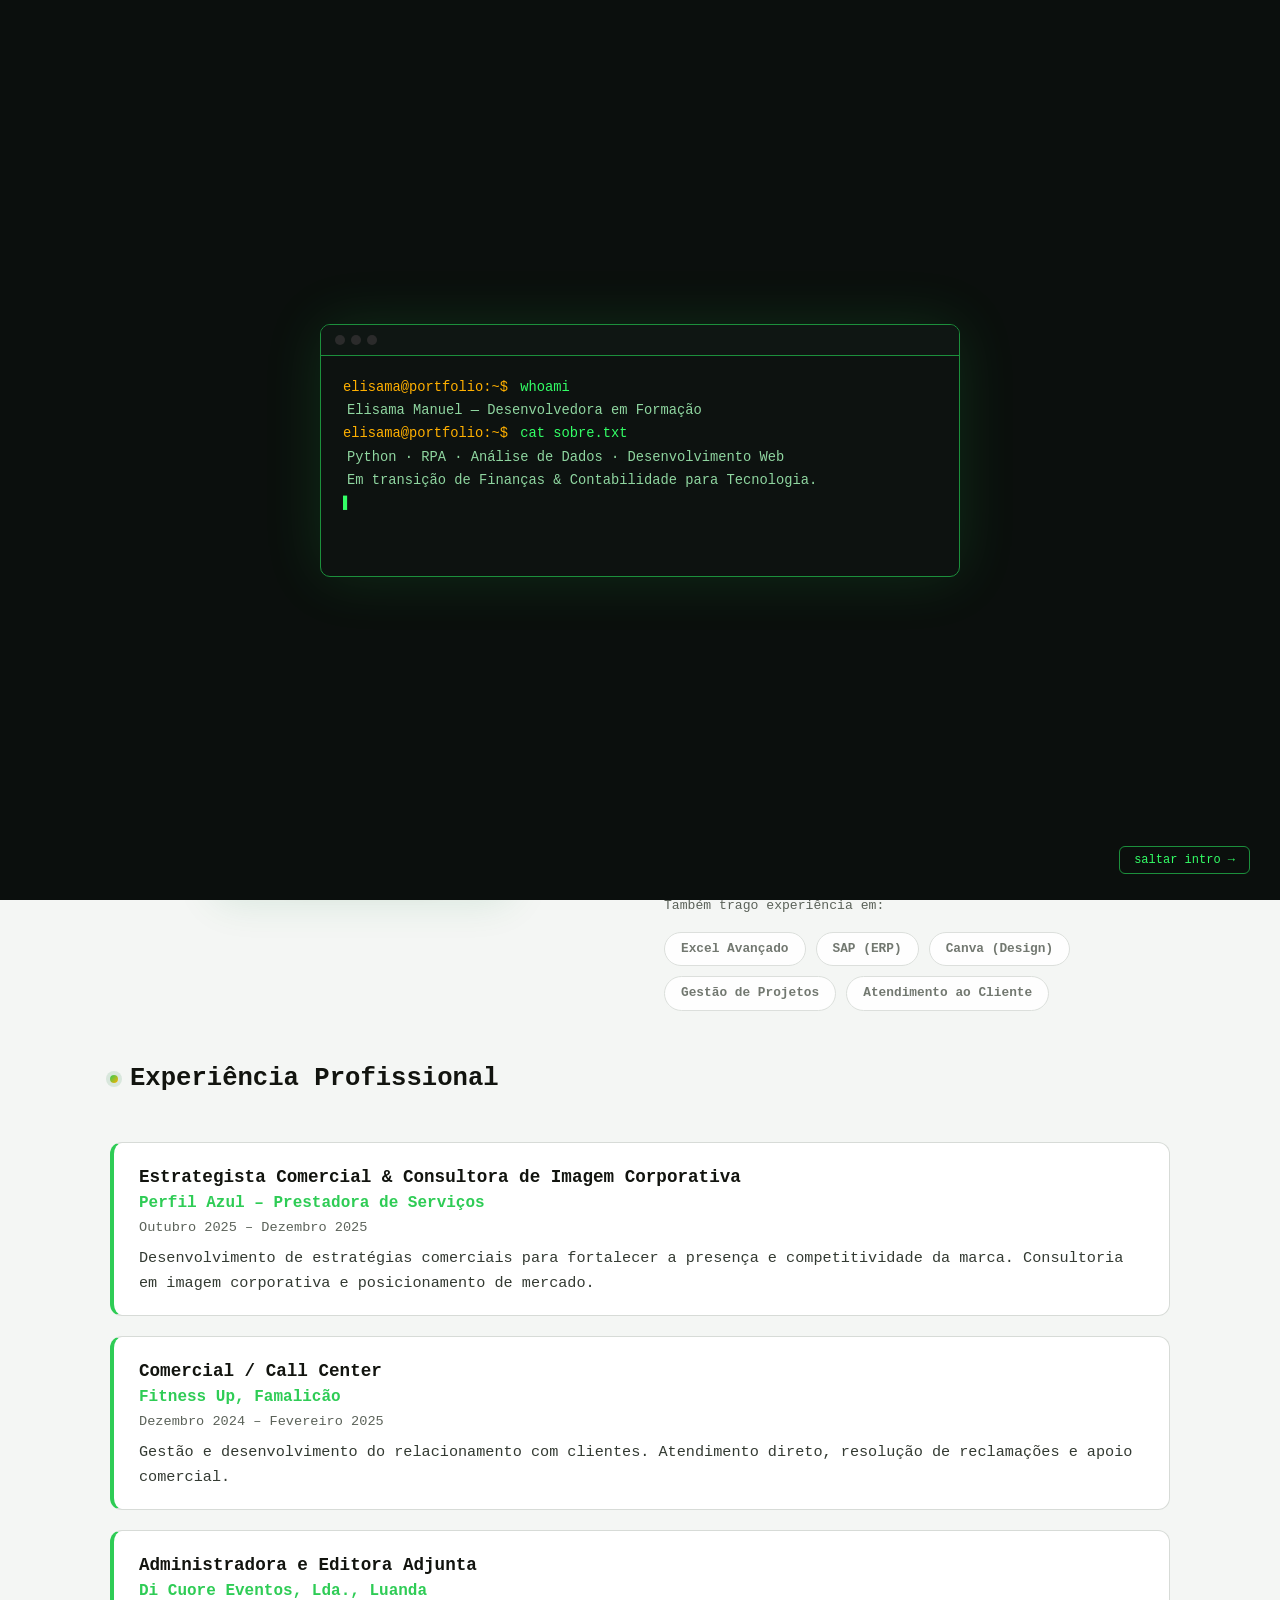
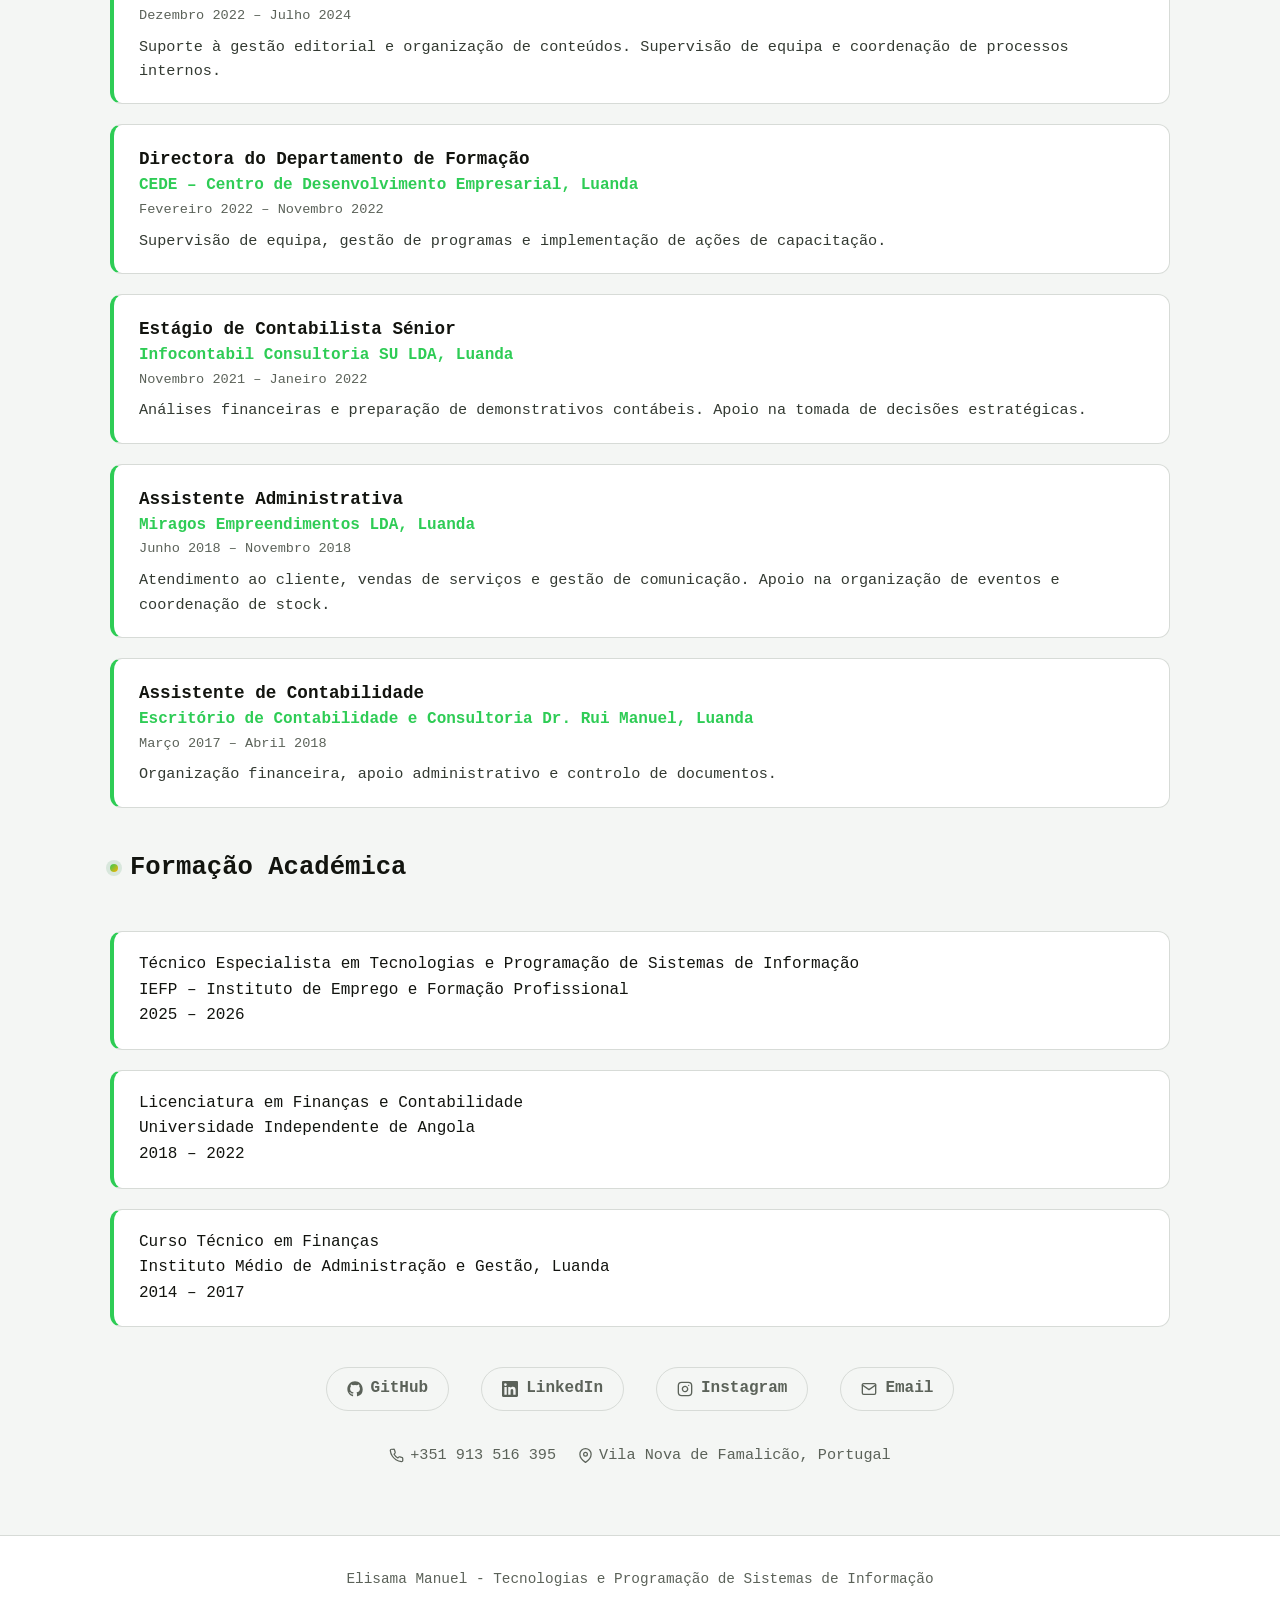
==== index.html @ 20d30611 "Unifica cores da interface com o terminal e remove emojis" ====
<!DOCTYPE html>
<html lang="pt">
<head>
    <meta charset="UTF-8">
    <meta name="viewport" content="width=device-width, initial-scale=1.0">
    <title>Elisama Manuel | Portfólio Dev</title>
    <meta name="description" content="Elisama Manuel — Desenvolvedora em formação, especializada em Python, automação (RPA), análise de dados e desenvolvimento web. Veja os meus projetos e percurso.">
    <meta property="og:type" content="website">
    <meta property="og:title" content="Elisama Manuel | Portfólio Dev">
    <meta property="og:description" content="Desenvolvedora em formação — Python, RPA, Análise de Dados e Desenvolvimento Web.">
    <meta property="og:image" content="imagens/WhatsApp Image 2026-07-23 at 17.38.49.jpeg">
    <link rel="stylesheet" href="style.css">
    <link rel="icon" href="imagens/Ativo 30@2x.png">
</head>
<body>
    <!-- BOOT DE TERMINAL -->
    <div id="bootOverlay">
        <div class="boot-janela">
            <div class="boot-topo">
                <span class="boot-dot"></span><span class="boot-dot"></span><span class="boot-dot"></span>
            </div>
            <div class="boot-corpo" id="bootCorpo"></div>
        </div>
        <button id="bootSaltar" class="boot-saltar">saltar intro →</button>
    </div>

    <header>
        <div class="container">
            <div class="header-content">
                <nav>
                    <a href="index.html" class="active">Perfil</a>
                    <a href="portfolio.html">Portfólio</a>
                    <a href="terminal.html">Terminal</a>
                    <a href="contacto.html">Contacto</a>
                </nav>
                <!-- Toggle Dark/Light Mode -->
                <button id="toggleTheme" class="btn-theme" aria-label="Alternar tema">
                    <span class="theme-icon"> </span>
                    <span class="theme-text">Dark</span>
                </button>
            </div>
        </div>
    </header>

    <main class="container">
        <!-- SECÇÃO PERFIL -->
        <section class="perfil hero">
            <div class="hero-glow" aria-hidden="true"></div>
            <div class="row">
                <div class="col imagem-col">
                    <div class="imagem-wrapper">
                        <img src="imagens/WhatsApp Image 2026-07-23 at 17.38.49.jpeg" alt="Elisama Manuel" class="imagem-perfil">
                        <div class="imagem-badge">Dev em Formação</div>
                    </div>
                </div>

                <div class="col conteudo-col">
                    <h1>Elisama Manuel</h1>
                    <h2>Desenvolvedora em Formação • Tecnologias de Informação</h2>

                    <p>Com uma base sólida em <strong>Finanças e Contabilidade</strong> e uma transição estratégica para a área tecnológica, atualmente sou Técnica Especialista em <strong>Tecnologias e Programação de Sistemas de Informação</strong> no IEFP.</p>

                    <p>Especializo-me em <strong>Python, Automação de Processos (RPA), Análise de Dados e Desenvolvimento Web</strong>. A minha missão é aliar a experiência em gestão e negócios com competências técnicas para criar soluções inovadoras.</p>

                    <div class="hero-cta">
                        <a href="cv/Elisama-Manuel-CV.pdf" class="btn btn-primario" download><svg class="icon" viewBox="0 0 24 24" fill="none" stroke="currentColor" stroke-width="2" stroke-linecap="round" stroke-linejoin="round"><path d="M21 15v4a2 2 0 0 1-2 2H5a2 2 0 0 1-2-2v-4"/><polyline points="7 10 12 15 17 10"/><line x1="12" y1="15" x2="12" y2="3"/></svg> Descarregar CV</a>
                        <a href="portfolio.html" class="btn btn-secundario">Ver Projetos →</a>
                    </div>

                    <div class="stats-row">
                        <div class="stat"><span class="stat-num">10</span><span class="stat-label">Projetos</span></div>
                        <div class="stat"><span class="stat-num" id="numeroTech">+6</span><span class="stat-label">Tecnologias</span></div>
                        <div class="stat"><span class="stat-num">7</span><span class="stat-label">Experiências</span></div>
                    </div>

                    <div class="tags" id="tagsContainer">
                        <!-- Tags geradas pelo JavaScript -->
                    </div>

                    <p class="tags-extra-label">Também trago experiência em:</p>
                    <div class="tags tags-extra" id="tagsExtraContainer">
                        <!-- Tags complementares geradas pelo JavaScript -->
                    </div>
                </div>
            </div>
        </section>

        <!-- SECÇÃO EXPERIÊNCIA -->
        <section class="experiencia">
            <h2 class="titulo-seccao">Experiência Profissional</h2>
            <div class="experiencia-grid" id="experienciaContainer">
                <!-- Gerado pelo JavaScript -->
            </div>
        </section>

        <!-- SECÇÃO FORMAÇÃO -->
        <section class="formacao">
            <h2 class="titulo-seccao">Formação Académica</h2>
            <div class="formacao-grid" id="formacaoContainer">
                <!-- Gerado pelo JavaScript -->
            </div>
        </section>

        <!-- REDES SOCIAIS -->
        <div class="social-links">
            <a href="https://github.com/elisamanuel-on" target="_blank"><svg class="icon" viewBox="0 0 24 24" fill="currentColor"><path d="M12 .5C5.73.5.5 5.73.5 12c0 5.08 3.29 9.39 7.86 10.91.57.1.79-.25.79-.55 0-.27-.01-1.17-.02-2.12-3.2.7-3.88-1.36-3.88-1.36-.52-1.34-1.28-1.7-1.28-1.7-1.05-.72.08-.71.08-.71 1.16.08 1.77 1.19 1.77 1.19 1.03 1.77 2.7 1.26 3.36.96.1-.75.4-1.26.73-1.55-2.55-.29-5.24-1.28-5.24-5.69 0-1.26.45-2.29 1.19-3.09-.12-.29-.52-1.46.11-3.05 0 0 .97-.31 3.18 1.18a11 11 0 0 1 5.79 0c2.2-1.49 3.17-1.18 3.17-1.18.64 1.59.24 2.76.12 3.05.74.8 1.19 1.83 1.19 3.09 0 4.42-2.69 5.39-5.25 5.68.41.36.78 1.06.78 2.14 0 1.55-.01 2.79-.01 3.17 0 .3.21.66.8.55A10.51 10.51 0 0 0 23.5 12c0-6.27-5.23-11.5-11.5-11.5z"/></svg> GitHub</a>
            <a href="https://www.linkedin.com/in/elisama-manuel-49025117a/" target="_blank"><svg class="icon" viewBox="0 0 24 24" fill="currentColor"><path d="M20.45 20.45h-3.56v-5.57c0-1.33-.02-3.03-1.85-3.03-1.86 0-2.15 1.45-2.15 2.94v5.66H9.34V9h3.41v1.56h.05c.47-.9 1.63-1.85 3.36-1.85 3.6 0 4.27 2.37 4.27 5.45v6.29zM5.34 7.43a2.07 2.07 0 1 1 0-4.13 2.07 2.07 0 0 1 0 4.13zM7.12 20.45H3.56V9h3.56v11.45zM22.22 0H1.77C.8 0 0 .78 0 1.75v20.5C0 23.22.8 24 1.77 24h20.45c.98 0 1.78-.78 1.78-1.75V1.75C24 .78 23.2 0 22.22 0z"/></svg> LinkedIn</a>
            <a href="https://www.instagram.com/elisama__manuel/" target="_blank"><svg class="icon" viewBox="0 0 24 24" fill="none" stroke="currentColor" stroke-width="2" stroke-linecap="round" stroke-linejoin="round"><rect x="2" y="2" width="20" height="20" rx="5"/><path d="M16 11.37A4 4 0 1 1 12.63 8 4 4 0 0 1 16 11.37z"/><path d="M17.5 6.5h.01"/></svg> Instagram</a>
            <a href="mailto:elisamanueljob@gmail.com"><svg class="icon" viewBox="0 0 24 24" fill="none" stroke="currentColor" stroke-width="2" stroke-linecap="round" stroke-linejoin="round"><rect x="2" y="4" width="20" height="16" rx="2"/><path d="m22 6-10 7L2 6"/></svg> Email</a>
        </div>

        <p class="contacto">
            <span class="inline-icone"><svg class="icon" viewBox="0 0 24 24" fill="none" stroke="currentColor" stroke-width="2" stroke-linecap="round" stroke-linejoin="round"><path d="M22 16.92v3a2 2 0 0 1-2.18 2 19.79 19.79 0 0 1-8.63-3.07 19.5 19.5 0 0 1-6-6 19.79 19.79 0 0 1-3.07-8.67A2 2 0 0 1 4.11 2h3a2 2 0 0 1 2 1.72c.13.96.36 1.9.7 2.81a2 2 0 0 1-.45 2.11L8.09 9.91a16 16 0 0 0 6 6l1.27-1.27a2 2 0 0 1 2.11-.45c.91.34 1.85.57 2.81.7A2 2 0 0 1 22 16.92z"/></svg> +351 913 516 395</span>
            <span class="inline-icone"><svg class="icon" viewBox="0 0 24 24" fill="none" stroke="currentColor" stroke-width="2" stroke-linecap="round" stroke-linejoin="round"><path d="M21 10c0 7-9 13-9 13s-9-6-9-13a9 9 0 0 1 18 0z"/><circle cx="12" cy="10" r="3"/></svg> Vila Nova de Famalicão, Portugal</span>
        </p>
    </main>

    <footer>
        <p>Elisama Manuel - Tecnologias e Programação de Sistemas de Informação</p>
    </footer>

    <script src="terminal-core.js"></script>
    <script src="script.js"></script>
</body>
</html>
---- style.css ----
/* ============================================
   PORTFÓLIO CV - ELISAMA MANUEL
   COM DARK/LIGHT MODE
   ============================================ */

/* ===== VARIÁVEIS (DARK MODE - PADRÃO) ===== */
:root {
    --cor-fundo: #000000;
    --cor-card: #1a1a1a;
    --cor-borda: #333333;
    --cor-texto: #ffffff;
    --cor-texto-secundario: #a0aec0;
    --cor-texto-claro: #cbd5e0;
    --cor-fundo-input: #0d0d0d;
    --cor-hover: #2a2a2a;
    --cor-sombra: rgba(102, 126, 234, 0.15);
    --cor-placeholder: #4a5568;
    
    --cor-email: #33ff66;
    --cor-telefone: #ffb000;
    --cor-localizacao: #33ff66;
    --cor-linkedin: #ffb000;
    --cor-instagram: #33ff66;
    --cor-github: #ffb000;

    --cor-primaria: #2ecc55;
    --cor-secundaria: #ffb000;
    --cor-destaque: #33ff66;
    --cor-aviso: #ff5f56;

    --raio-borda: 20px;
    --raio-pequeno: 12px;
    --fonte-padrao: 'JetBrains Mono', 'Fira Code', Consolas, 'Segoe UI', monospace;
    --sombra-padrao: 0 20px 60px rgba(51, 255, 102, 0.14);
}

/* ===== LIGHT MODE ===== */
body.light-mode {
    --cor-fundo: #f4f6f4;
    --cor-card: #ffffff;
    --cor-borda: #d7dbd7;
    --cor-texto: #12140f;
    --cor-texto-secundario: #5b6259;
    --cor-texto-claro: #333a32;
    --cor-fundo-input: #f7f9f7;
    --cor-hover: #e7ebe6;
    --cor-sombra: rgba(20, 120, 55, 0.12);
    --cor-placeholder: #93998f;

    --cor-email: #1f9d46;
    --cor-telefone: #b3790a;
    --cor-localizacao: #1f9d46;
    --cor-linkedin: #b3790a;
    --cor-instagram: #1f9d46;
    --cor-github: #b3790a;
}

/* ===== RESET ===== */
* {
    margin: 0;
    padding: 0;
    box-sizing: border-box;
}

/* ===== GLOBAL ===== */
body {
    min-height: 100vh;
    background: var(--cor-fundo);
    font-family: var(--fonte-padrao);
    color: var(--cor-texto);
    line-height: 1.6;
    transition: background 0.4s ease, color 0.4s ease;
}

.container {
    max-width: 1100px;
    margin: 0 auto;
    padding: 20px;
}

/* ===== ÍCONES (SVG, substituem emojis) ===== */
.icon {
    width: 1em;
    height: 1em;
    vertical-align: -0.15em;
    flex-shrink: 0;
}

.icon-lg {
    width: 22px;
    height: 22px;
}

/* ===== HEADER ===== */
header {
    background: var(--cor-card);
    padding: 1rem 0;
    border-bottom: 2px solid var(--cor-primaria);
    position: sticky;
    top: 0;
    z-index: 100;
    transition: background 0.4s ease, border-color 0.4s ease;
}

.header-content {
    display: flex;
    justify-content: space-between;
    align-items: center;
    flex-wrap: wrap;
    gap: 15px;
}

nav {
    display: flex;
    justify-content: center;
    gap: 2.5rem;
    flex-wrap: wrap;
}

nav a {
    color: var(--cor-texto-secundario);
    text-decoration: none;
    font-weight: 600;
    font-size: 0.9rem;
    letter-spacing: 0.5px;
    transition: all 0.3s ease;
    padding: 8px 0;
    text-transform: uppercase;
}

nav a:hover,
nav a.active {
    color: var(--cor-texto);
    border-bottom: 3px solid var(--cor-primaria);
}

/* ===== BOTÃO THEME ===== */
.btn-theme {
    display: flex;
    align-items: center;
    gap: 8px;
    padding: 8px 18px;
    background: var(--cor-fundo-input);
    color: var(--cor-texto);
    border: 1px solid var(--cor-borda);
    border-radius: 50px;
    cursor: pointer;
    font-size: 0.85rem;
    font-weight: 600;
    transition: all 0.3s ease;
}

.btn-theme:hover {
    border-color: var(--cor-primaria);
    transform: scale(1.05);
    box-shadow: 0 0 20px rgba(102, 126, 234, 0.2);
}

.theme-icon {
    display: inline-flex;
}

.theme-icon .icon {
    width: 16px;
    height: 16px;
}

.theme-text {
    font-size: 0.8rem;
}

/* ===== ROW ===== */
.row {
    display: flex;
    flex-wrap: wrap;
    align-items: center;
    gap: 3rem;
    min-height: 500px;
    margin: 2rem 0;
}

.col {
    flex: 1;
    min-width: 280px;
}

/* ===== IMAGENS ===== */
.imagem-col {
    display: flex;
    justify-content: center;
    align-items: center;
}

.imagem-wrapper {
    position: relative;
}

.imagem-perfil {
    width: 300px;
    height: 600px;
    object-fit: cover;
    border-radius: var(--raio-borda);
    border: 3px solid var(--cor-primaria);
    box-shadow: 0 10px 40px var(--cor-sombra);
    transition: all 0.4s ease;
}

.imagem-perfil:hover {
    transform: scale(1.02);
    box-shadow: 0 15px 50px var(--cor-sombra);
}

.imagem-badge {
    position: absolute;
    bottom: 20px;
    left: 50%;
    transform: translateX(-50%);
    background: linear-gradient(135deg, var(--cor-primaria), var(--cor-secundaria));
    padding: 8px 20px;
    border-radius: 50px;
    font-weight: 700;
    font-size: 0.9rem;
    white-space: nowrap;
    box-shadow: 0 5px 20px var(--cor-sombra);
}

/* ===== HERO ===== */
.hero {
    position: relative;
}

.hero-glow {
    position: absolute;
    top: -120px;
    right: -160px;
    width: 480px;
    height: 480px;
    background: radial-gradient(circle, var(--cor-primaria) 0%, transparent 70%);
    opacity: 0.18;
    filter: blur(10px);
    pointer-events: none;
    z-index: 0;
    animation: flutuar 10s ease-in-out infinite;
}

@keyframes flutuar {
    0%, 100% { transform: translate(0, 0) scale(1); }
    50% { transform: translate(-20px, 30px) scale(1.08); }
}

.hero .row {
    position: relative;
    z-index: 1;
}

/* ===== CTA / BOTÕES ===== */
.hero-cta {
    display: flex;
    flex-wrap: wrap;
    gap: 14px;
    margin: 1.5rem 0;
}

.btn {
    display: inline-flex;
    align-items: center;
    gap: 8px;
    padding: 13px 24px;
    border-radius: 50px;
    font-weight: 700;
    font-size: 0.92rem;
    text-decoration: none;
    transition: all 0.3s ease;
    border: none;
    cursor: pointer;
}

.btn-primario {
    background: linear-gradient(135deg, var(--cor-primaria), var(--cor-secundaria));
    color: #fff;
    box-shadow: 0 10px 30px var(--cor-sombra);
}

.btn-primario:hover {
    transform: translateY(-3px);
    box-shadow: 0 14px 36px var(--cor-sombra);
}

.btn-secundario {
    background: var(--cor-card);
    color: var(--cor-texto);
    border: 1px solid var(--cor-borda);
}

.btn-secundario:hover {
    transform: translateY(-3px);
    border-color: var(--cor-primaria);
    color: var(--cor-primaria);
}

/* ===== STATS ===== */
.stats-row {
    display: flex;
    gap: 2rem;
    flex-wrap: wrap;
    margin-bottom: 1.5rem;
}

.stat-num {
    display: block;
    font-size: 1.6rem;
    font-weight: 700;
    color: var(--cor-texto);
}

.stat-label {
    font-size: 0.78rem;
    color: var(--cor-texto-secundario);
    text-transform: uppercase;
    letter-spacing: 0.4px;
}

/* ===== TAGS COMPLEMENTARES ===== */
.tags-extra-label {
    font-size: 0.82rem;
    color: var(--cor-texto-secundario);
    margin-top: 1.4rem;
    margin-bottom: 0.6rem;
}

.tag-secundaria {
    opacity: 0.85;
    font-size: 0.75rem;
}

/* ===== TÍTULO DE SECÇÃO ===== */
.titulo-seccao {
    font-size: 1.6rem;
    font-weight: 700;
    color: var(--cor-texto);
    display: inline-flex;
    align-items: center;
    gap: 12px;
    margin-bottom: 1.4rem;
    letter-spacing: normal;
}

.titulo-seccao::before {
    content: '';
    width: 8px;
    height: 8px;
    border-radius: 50%;
    background: linear-gradient(135deg, var(--cor-primaria), var(--cor-secundaria));
    box-shadow: 0 0 0 4px var(--cor-sombra);
}

/* ===== ANIMAÇÃO AO FAZER SCROLL (reveal) ===== */
.reveal {
    opacity: 0;
    transform: translateY(24px);
    transition: opacity 0.6s ease, transform 0.6s ease;
}

.reveal.visible {
    opacity: 1;
    transform: translateY(0);
}

body.pagina-pronta .hero {
    animation: hero-entrada 0.7s ease both;
}

@keyframes hero-entrada {
    from { opacity: 0; transform: translateY(-12px); }
    to { opacity: 1; transform: translateY(0); }
}

@media (prefers-reduced-motion: reduce) {
    .reveal, body.pagina-pronta .hero, .hero-glow {
        animation: none !important;
        transition: none !important;
        opacity: 1 !important;
        transform: none !important;
    }
}

/* ===== TRANSIÇÃO SUAVE ENTRE PÁGINAS (browsers compatíveis) ===== */
@view-transition {
    navigation: auto;
}

/* ===== TERMINAL: BOOT + TERMINAL INTERATIVO ===== */
@import url('https://fonts.googleapis.com/css2?family=JetBrains+Mono:wght@400;600;700&display=swap');

:root {
    --term-fundo: #0b0f0d;
    --term-verde: #33ff66;
    --term-verde-fraco: #1c8f3c;
    --term-ambar: #ffb000;
    --fonte-mono: 'JetBrains Mono', 'Fira Code', Consolas, monospace;
}

#bootOverlay {
    position: fixed;
    inset: 0;
    background: var(--term-fundo);
    color: var(--term-verde);
    font-family: var(--fonte-mono);
    z-index: 9999;
    display: flex;
    align-items: center;
    justify-content: center;
    padding: 24px;
    transition: opacity 0.5s ease;
}

#bootOverlay.boot-fade {
    opacity: 0;
    pointer-events: none;
}

.boot-janela {
    width: 100%;
    max-width: 640px;
    background: #0d1210;
    border: 1px solid var(--term-verde-fraco);
    border-radius: 10px;
    box-shadow: 0 0 60px rgba(51, 255, 102, 0.12);
    overflow: hidden;
}

.boot-topo {
    display: flex;
    gap: 6px;
    padding: 10px 14px;
    background: #0f1613;
    border-bottom: 1px solid var(--term-verde-fraco);
}

.boot-dot {
    width: 10px;
    height: 10px;
    border-radius: 50%;
    background: #2b2b2b;
}

.boot-corpo {
    padding: 20px 22px;
    min-height: 220px;
    font-size: 0.86rem;
    line-height: 1.7;
}

.boot-linha { white-space: pre-wrap; word-break: break-word; }
.boot-prompt { color: var(--term-ambar); margin-right: 4px; }
.boot-saida { color: #8fd6a0; padding-left: 4px; }

.boot-corpo::after {
    content: '▌';
    animation: piscar 1s step-start infinite;
    color: var(--term-verde);
}

@keyframes piscar {
    50% { opacity: 0; }
}

.boot-saltar {
    position: absolute;
    bottom: 26px;
    right: 30px;
    background: transparent;
    border: 1px solid var(--term-verde-fraco);
    color: var(--term-verde);
    font-family: var(--fonte-mono);
    font-size: 0.75rem;
    padding: 6px 14px;
    border-radius: 6px;
    cursor: pointer;
    transition: all 0.2s ease;
}

.boot-saltar:hover {
    background: var(--term-verde);
    color: #0b0f0d;
}

body.boot-ativo {
    overflow: hidden;
}

@media (prefers-reduced-motion: reduce) {
    #bootOverlay { display: none; }
}

/* ===== PÁGINA TERMINAL ===== */
.terminal-page {
    display: flex;
    justify-content: center;
    padding: 20px 0 40px;
}

.term-janela {
    width: 100%;
    max-width: 760px;
    background: var(--term-fundo);
    border-radius: 12px;
    border: 1px solid var(--term-verde-fraco);
    box-shadow: 0 20px 60px rgba(0, 0, 0, 0.4);
    overflow: hidden;
    font-family: var(--fonte-mono);
}

.term-topo {
    display: flex;
    align-items: center;
    gap: 8px;
    padding: 12px 16px;
    background: #101613;
    border-bottom: 1px solid var(--term-verde-fraco);
}

.term-dot { width: 11px; height: 11px; border-radius: 50%; }
.term-dot.vermelho { background: #ff5f56; }
.term-dot.amarelo { background: #ffbd2e; }
.term-dot.verde { background: #27c93f; }

.term-titulo {
    margin-left: 8px;
    color: #6b7a70;
    font-size: 0.78rem;
}

.term-corpo {
    height: 60vh;
    max-height: 520px;
    min-height: 340px;
    overflow-y: auto;
    padding: 18px 20px;
    color: var(--term-verde);
    font-size: 0.86rem;
    line-height: 1.65;
    cursor: text;
}

.term-linha { white-space: pre-wrap; word-break: break-word; }
.term-linha a { color: var(--term-ambar); }
.term-echo { color: #d9fce3; }
.term-prompt { color: var(--term-ambar); }
.term-erro { color: #ff6b6b; }

.term-linha-atual {
    display: flex;
    gap: 8px;
    align-items: center;
}

.term-input-wrap {
    display: flex;
    align-items: center;
    gap: 8px;
    padding: 4px 20px 18px;
}

.term-input-wrap .term-prompt { flex-shrink: 0; }

#termInput {
    flex: 1;
    min-width: 0;
    background: transparent;
    border: none;
    outline: none;
    color: var(--term-verde);
    font-family: var(--fonte-mono);
    font-size: 0.86rem;
    caret-color: var(--term-verde);
}

@media (max-width: 480px) {
    .term-input-wrap {
        flex-wrap: wrap;
        row-gap: 4px;
    }
    #termInput {
        min-width: 100%;
    }
    .term-corpo, .term-linha {
        font-size: 0.78rem;
    }
}

.term-hint {
    text-align: center;
    color: var(--cor-texto-secundario);
    font-size: 0.8rem;
    margin-top: 14px;
}

/* Acentos monospace no resto do site */
.projeto-card .projeto-numero,
.stat-num,
.numero-grande {
    font-family: var(--fonte-mono);
}

/* ===== TÍTULOS ===== */
h1 {
    font-size: 2.8rem;
    font-weight: 700;
    margin-bottom: 0.5rem;
    background: linear-gradient(135deg, var(--cor-primaria), var(--cor-secundaria));
    -webkit-background-clip: text;
    -webkit-text-fill-color: transparent;
    background-clip: text;
}

h2 {
    font-size: 1.2rem;
    font-weight: 500;
    color: var(--cor-texto-secundario);
    margin-bottom: 1.2rem;
    letter-spacing: 0.5px;
}

.subtitle {
    text-align: center;
    color: var(--cor-texto-secundario);
    margin-bottom: 30px;
    font-size: 0.95rem;
}

/* ===== TAGS ===== */
.tags {
    display: flex;
    flex-wrap: wrap;
    gap: 10px;
    margin: 1rem 0;
}

.tag {
    background: var(--cor-card);
    padding: 6px 16px;
    border-radius: 50px;
    font-size: 0.8rem;
    font-weight: 600;
    color: var(--cor-texto-secundario);
    border: 1px solid var(--cor-borda);
    transition: all 0.3s ease;
}

.tag:hover {
    background: var(--cor-primaria);
    color: #fff;
    border-color: var(--cor-primaria);
    transform: translateY(-2px);
}

/* ===== DESTAQUE ===== */
.destaque-numero {
    background: var(--cor-card);
    display: inline-flex;
    align-items: center;
    gap: 15px;
    padding: 1rem 2rem;
    margin: 1.5rem 0;
    border-left: 4px solid var(--cor-primaria);
    border-radius: var(--raio-pequeno);
    border: 1px solid var(--cor-borda);
    transition: background 0.4s ease, border-color 0.4s ease;
}

.numero-grande {
    font-size: 2.5rem;
    font-weight: 700;
    color: var(--cor-primaria);
}

.texto-pequeno {
    font-size: 0.9rem;
    color: var(--cor-texto-secundario);
}

/* ===== PROJETOS ===== */
.projetos-grid {
    display: grid;
    grid-template-columns: repeat(auto-fill, minmax(300px, 1fr));
    gap: 25px;
    margin: 30px 0;
}

.projeto-card {
    background: var(--cor-card);
    border-radius: var(--raio-pequeno);
    border: 1px solid var(--cor-borda);
    transition: transform 0.3s ease, border-color 0.3s ease, box-shadow 0.3s ease;
    text-decoration: none;
    display: block;
    color: var(--cor-texto);
    position: relative;
    overflow: hidden;
}

.projeto-card::before {
    content: '';
    position: absolute;
    top: 0;
    left: 0;
    right: 0;
    height: 4px;
    background: linear-gradient(135deg, var(--cor-primaria), var(--cor-secundaria));
    transform: scaleX(0);
    transition: transform 0.3s ease;
    z-index: 2;
}

.projeto-card:hover::before {
    transform: scaleX(1);
}

.projeto-card:hover {
    transform: translateY(-8px);
    border-color: var(--cor-primaria);
    box-shadow: 0 15px 40px var(--cor-sombra);
}

.projeto-thumb {
    position: relative;
    aspect-ratio: 5 / 3.1;
    overflow: hidden;
    background: #0a0a0a;
}

.projeto-thumb img {
    width: 100%;
    height: 100%;
    object-fit: cover;
    object-position: top;
    display: block;
    transition: transform 0.45s ease;
}

.projeto-card:hover .projeto-thumb img {
    transform: scale(1.08);
}

.projeto-thumb::after {
    content: '';
    position: absolute;
    top: 0;
    left: 0;
    right: 0;
    height: 56px;
    background: linear-gradient(to bottom, rgba(0, 0, 0, 0.65), transparent);
    pointer-events: none;
}

.projeto-thumb-tag {
    position: absolute;
    top: 10px;
    left: 10px;
    z-index: 1;
    background: rgba(15, 15, 20, 0.92);
    backdrop-filter: blur(4px);
    color: #fff;
    font-size: 0.7rem;
    font-weight: 700;
    padding: 4px 10px;
    border-radius: 50px;
    letter-spacing: 0.3px;
    box-shadow: 0 2px 8px rgba(0, 0, 0, 0.4);
}

.projeto-body {
    padding: 20px 22px 22px;
}

.projeto-card .projeto-numero {
    font-size: 1.6rem;
    font-weight: 700;
    color: var(--cor-primaria);
}

.projeto-card h3 {
    font-size: 1.1rem;
    margin: 6px 0 5px;
    color: var(--cor-texto);
}

.projeto-card p {
    color: var(--cor-texto-secundario);
    font-size: 0.9rem;
}

.projeto-card .projeto-link {
    display: inline-block;
    margin-top: 12px;
    color: var(--cor-primaria);
    font-weight: 600;
    font-size: 0.9rem;
    transition: all 0.3s ease;
}

.projeto-card:hover .projeto-link {
    transform: translateX(5px);
    color: var(--cor-secundaria);
}

.projetos-footer {
    text-align: center;
    padding: 20px;
    background: var(--cor-card);
    border-radius: var(--raio-pequeno);
    border: 1px solid var(--cor-borda);
    color: var(--cor-texto-secundario);
}

.projetos-footer strong {
    color: var(--cor-primaria);
}

/* ===== EXPERIÊNCIA E FORMAÇÃO ===== */
.experiencia-grid,
.formacao-grid {
    display: grid;
    gap: 20px;
    margin: 20px 0 40px;
}

.experiencia-item,
.formacao-item {
    background: var(--cor-card);
    padding: 20px 25px;
    border-radius: var(--raio-pequeno);
    border: 1px solid var(--cor-borda);
    transition: all 0.3s ease;
    border-left: 4px solid var(--cor-primaria);
}

.experiencia-item:hover,
.formacao-item:hover {
    transform: translateX(5px);
    border-color: var(--cor-primaria);
}

.experiencia-item .titulo {
    font-weight: 700;
    font-size: 1.1rem;
    color: var(--cor-texto);
}

.experiencia-item .empresa {
    color: var(--cor-primaria);
    font-weight: 600;
}

.experiencia-item .periodo {
    color: var(--cor-texto-secundario);
    font-size: 0.85rem;
}

.experiencia-item .descricao {
    color: var(--cor-texto-claro);
    font-size: 0.95rem;
    margin-top: 8px;
}

/* ===== FORMULÁRIO ===== */
.contacto-form {
    background: var(--cor-card);
    padding: 30px;
    border-radius: var(--raio-pequeno);
    border: 1px solid var(--cor-borda);
    max-width: 600px;
    margin: 0 auto 30px;
    transition: background 0.4s ease, border-color 0.4s ease;
}

.campo {
    display: flex;
    flex-direction: column;
    gap: 6px;
    margin-bottom: 18px;
}

.campo label {
    font-weight: 600;
    color: var(--cor-texto-claro);
    font-size: 0.9rem;
}

.campo input,
.campo textarea {
    padding: 14px 18px;
    border: 2px solid var(--cor-borda);
    border-radius: var(--raio-pequeno);
    background: var(--cor-fundo-input);
    color: var(--cor-texto);
    font-size: 1rem;
    transition: all 0.3s ease;
    font-family: var(--fonte-padrao);
}

.campo input:focus,
.campo textarea:focus {
    outline: none;
    border-color: var(--cor-primaria);
    box-shadow: 0 0 0 3px rgba(102, 126, 234, 0.2);
}

.campo input::placeholder,
.campo textarea::placeholder {
    color: var(--cor-placeholder);
}

.btn-enviar {
    width: 100%;
    padding: 16px;
    background: linear-gradient(135deg, var(--cor-primaria), var(--cor-secundaria));
    color: #fff;
    border: none;
    border-radius: var(--raio-pequeno);
    font-size: 1.1rem;
    font-weight: 600;
    cursor: pointer;
    transition: all 0.3s ease;
}

.btn-enviar:hover {
    transform: translateY(-2px);
    box-shadow: 0 10px 30px var(--cor-sombra);
}

.feedback {
    text-align: center;
    padding: 15px;
    border-radius: var(--raio-pequeno);
    display: none;
    max-width: 600px;
    margin: 0 auto 20px;
}

.feedback.sucesso {
    display: block;
    background: rgba(72, 187, 120, 0.1);
    border: 1px solid var(--cor-destaque);
    color: var(--cor-destaque);
}

.feedback.erro {
    display: block;
    background: rgba(252, 129, 129, 0.1);
    border: 1px solid var(--cor-aviso);
    color: var(--cor-aviso);
}

/* ===== CONTACTOS ===== */
.contactos-grid {
    display: grid;
    grid-template-columns: 1fr 1fr;
    gap: 16px;
    max-width: 700px;
    margin: 0 auto;
}

.contacto-card {
    display: flex;
    align-items: center;
    gap: 15px;
    padding: 16px 20px;
    background: var(--cor-card);
    border-radius: var(--raio-pequeno);
    border: 1px solid var(--cor-borda);
    text-decoration: none;
    color: var(--cor-texto);
    transition: all 0.3s ease;
    position: relative;
    overflow: hidden;
}

.contacto-card::before {
    content: '';
    position: absolute;
    top: 0;
    left: 0;
    right: 0;
    bottom: 0;
    opacity: 0;
    transition: opacity 0.4s ease;
    border-radius: var(--raio-pequeno);
}

.contacto-card:hover::before {
    opacity: 1;
}

.contacto-card:hover {
    transform: translateY(-4px);
    border-color: transparent;
    box-shadow: 0 10px 30px rgba(0, 0, 0, 0.3);
}

.contacto-card:hover .contacto-seta {
    transform: translateX(5px);
    opacity: 1;
}

.contacto-email::before,
.contacto-localizacao::before,
.contacto-instagram::before {
    background: linear-gradient(135deg, rgba(51, 255, 102, 0.14), rgba(51, 255, 102, 0.04));
}
.contacto-email:hover,
.contacto-localizacao:hover,
.contacto-instagram:hover {
    border-color: var(--cor-primaria);
    box-shadow: 0 10px 30px rgba(51, 255, 102, 0.18);
}

.contacto-telefone::before,
.contacto-linkedin::before,
.contacto-github::before {
    background: linear-gradient(135deg, rgba(255, 176, 0, 0.14), rgba(255, 176, 0, 0.04));
}
.contacto-telefone:hover,
.contacto-linkedin:hover,
.contacto-github:hover {
    border-color: var(--cor-secundaria);
    box-shadow: 0 10px 30px rgba(255, 176, 0, 0.18);
}

.contacto-icon-wrapper {
    width: 44px;
    height: 44px;
    display: flex;
    align-items: center;
    justify-content: center;
    border-radius: 12px;
    flex-shrink: 0;
    transition: all 0.3s ease;
    background: var(--cor-fundo-input);
    color: var(--cor-icone, var(--cor-primaria));
}

.contacto-email .contacto-icon-wrapper,
.contacto-localizacao .contacto-icon-wrapper,
.contacto-instagram .contacto-icon-wrapper {
    color: var(--cor-primaria);
}

.contacto-telefone .contacto-icon-wrapper,
.contacto-linkedin .contacto-icon-wrapper,
.contacto-github .contacto-icon-wrapper {
    color: var(--cor-secundaria);
}

.contacto-card:hover .contacto-icon-wrapper {
    transform: scale(1.05);
}

.contacto-icon {
    width: 22px;
    height: 22px;
}

.contacto-info-texto {
    flex: 1;
    display: flex;
    flex-direction: column;
    gap: 2px;
}

.contacto-label {
    font-size: 0.7rem;
    text-transform: uppercase;
    letter-spacing: 0.5px;
    color: var(--cor-texto-secundario);
    font-weight: 600;
}

.contacto-valor {
    font-size: 0.95rem;
    font-weight: 600;
    color: var(--cor-texto);
}

.contacto-seta {
    font-size: 1.2rem;
    color: var(--cor-texto-secundario);
    transition: all 0.3s ease;
    opacity: 0.5;
}

/* ===== SOCIAL LINKS ===== */
.social-links {
    display: flex;
    justify-content: center;
    gap: 2rem;
    margin: 2rem 0;
}

.social-links a {
    display: inline-flex;
    align-items: center;
    gap: 8px;
    color: var(--cor-texto-secundario);
    text-decoration: none;
    font-weight: 600;
    transition: all 0.3s ease;
    padding: 8px 20px;
    border-radius: 50px;
    border: 1px solid var(--cor-borda);
}

.social-links a .icon {
    width: 16px;
    height: 16px;
}

.social-links a:hover {
    color: var(--cor-texto);
    background: linear-gradient(135deg, var(--cor-primaria), var(--cor-secundaria));
    border-color: var(--cor-primaria);
    transform: translateY(-2px);
}

.contacto {
    text-align: center;
    color: var(--cor-texto-secundario);
    font-size: 0.95rem;
    display: flex;
    flex-wrap: wrap;
    justify-content: center;
    align-items: center;
    gap: 6px 22px;
}

.contacto .inline-icone {
    display: inline-flex;
    align-items: center;
    gap: 6px;
}

.contacto .icon {
    width: 15px;
    height: 15px;
}

/* ===== FOOTER ===== */
footer {
    text-align: center;
    padding: 2rem;
    background: var(--cor-card);
    margin-top: 3rem;
    border-top: 1px solid var(--cor-borda);
    transition: background 0.4s ease, border-color 0.4s ease;
}

footer p {
    color: var(--cor-texto-secundario);
    font-size: 0.9rem;
}

.voltar {
    margin-top: 1rem;
}

.voltar a {
    color: var(--cor-texto-secundario);
    text-decoration: none;
    transition: all 0.3s ease;
}

.voltar a:hover {
    color: var(--cor-primaria);
}

/* ===== RESPONSIVO ===== */
@media (max-width: 768px) {
    .row {
        flex-direction: column;
        gap: 2rem;
        text-align: center;
        min-height: auto;
    }

    h1 {
        font-size: 2rem;
    }

    .imagem-perfil {
        width: 250px;
        height: 450px;
    }

    .imagem-badge {
        font-size: 0.75rem;
        padding: 5px 15px;
    }

    .header-content {
        flex-direction: column;
        align-items: center;
        gap: 10px;
    }

    nav {
        gap: 1.5rem;
    }

    nav a {
        font-size: 0.8rem;
    }

    .destaque-numero {
        justify-content: center;
    }

    .tags {
        justify-content: center;
    }

    .hero-cta {
        justify-content: center;
    }

    .stats-row {
        justify-content: center;
        text-align: center;
    }

    .titulo-seccao {
        display: flex;
        justify-content: center;
    }

    .social-links {
        flex-direction: column;
        align-items: center;
        gap: 1rem;
    }

    .projetos-grid {
        grid-template-columns: 1fr;
    }

    .experiencia-grid,
    .formacao-grid {
        grid-template-columns: 1fr;
    }

    .contactos-grid {
        grid-template-columns: 1fr;
        gap: 12px;
    }

    .contacto-card {
        padding: 14px 16px;
    }

    .contacto-icon-wrapper {
        width: 38px;
        height: 38px;
    }

    .contacto-icon {
        width: 18px;
        height: 18px;
    }

    .contacto-valor {
        font-size: 0.85rem;
    }

    .contacto-form {
        padding: 20px;
    }
}
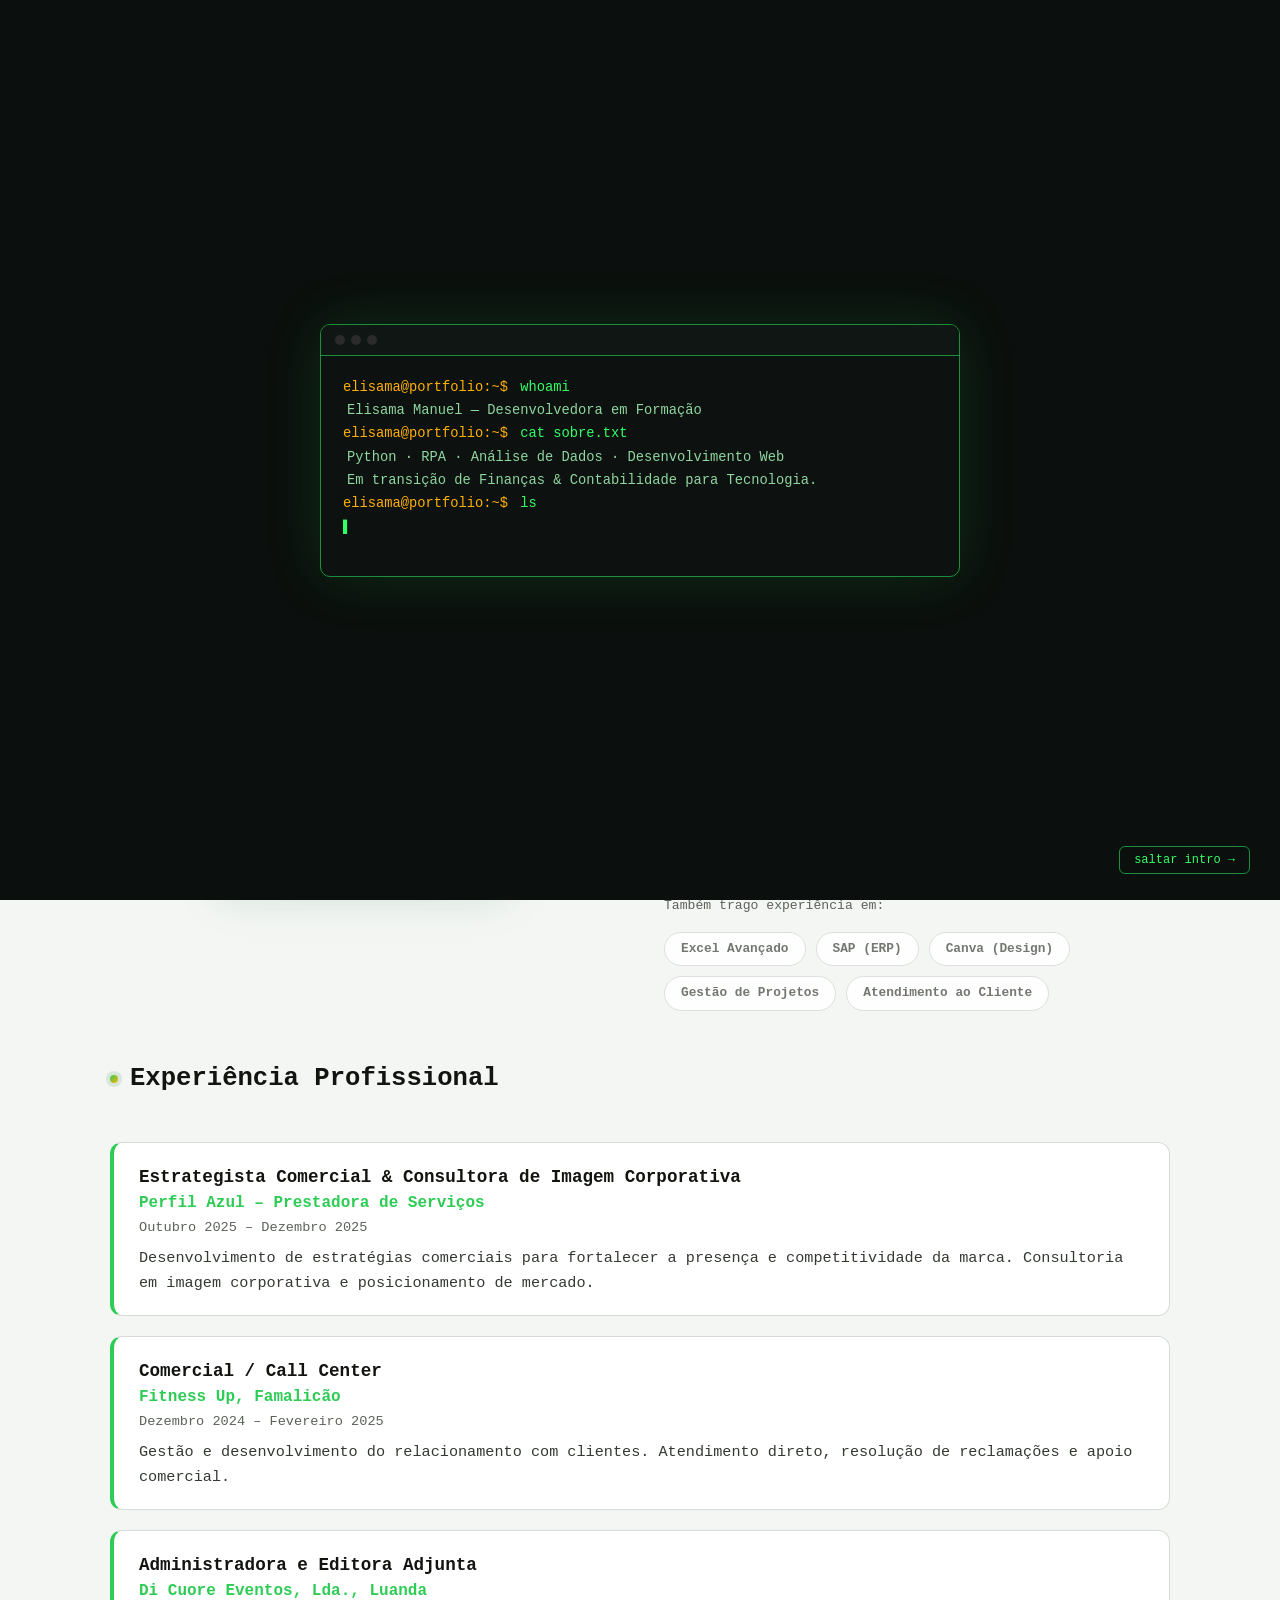
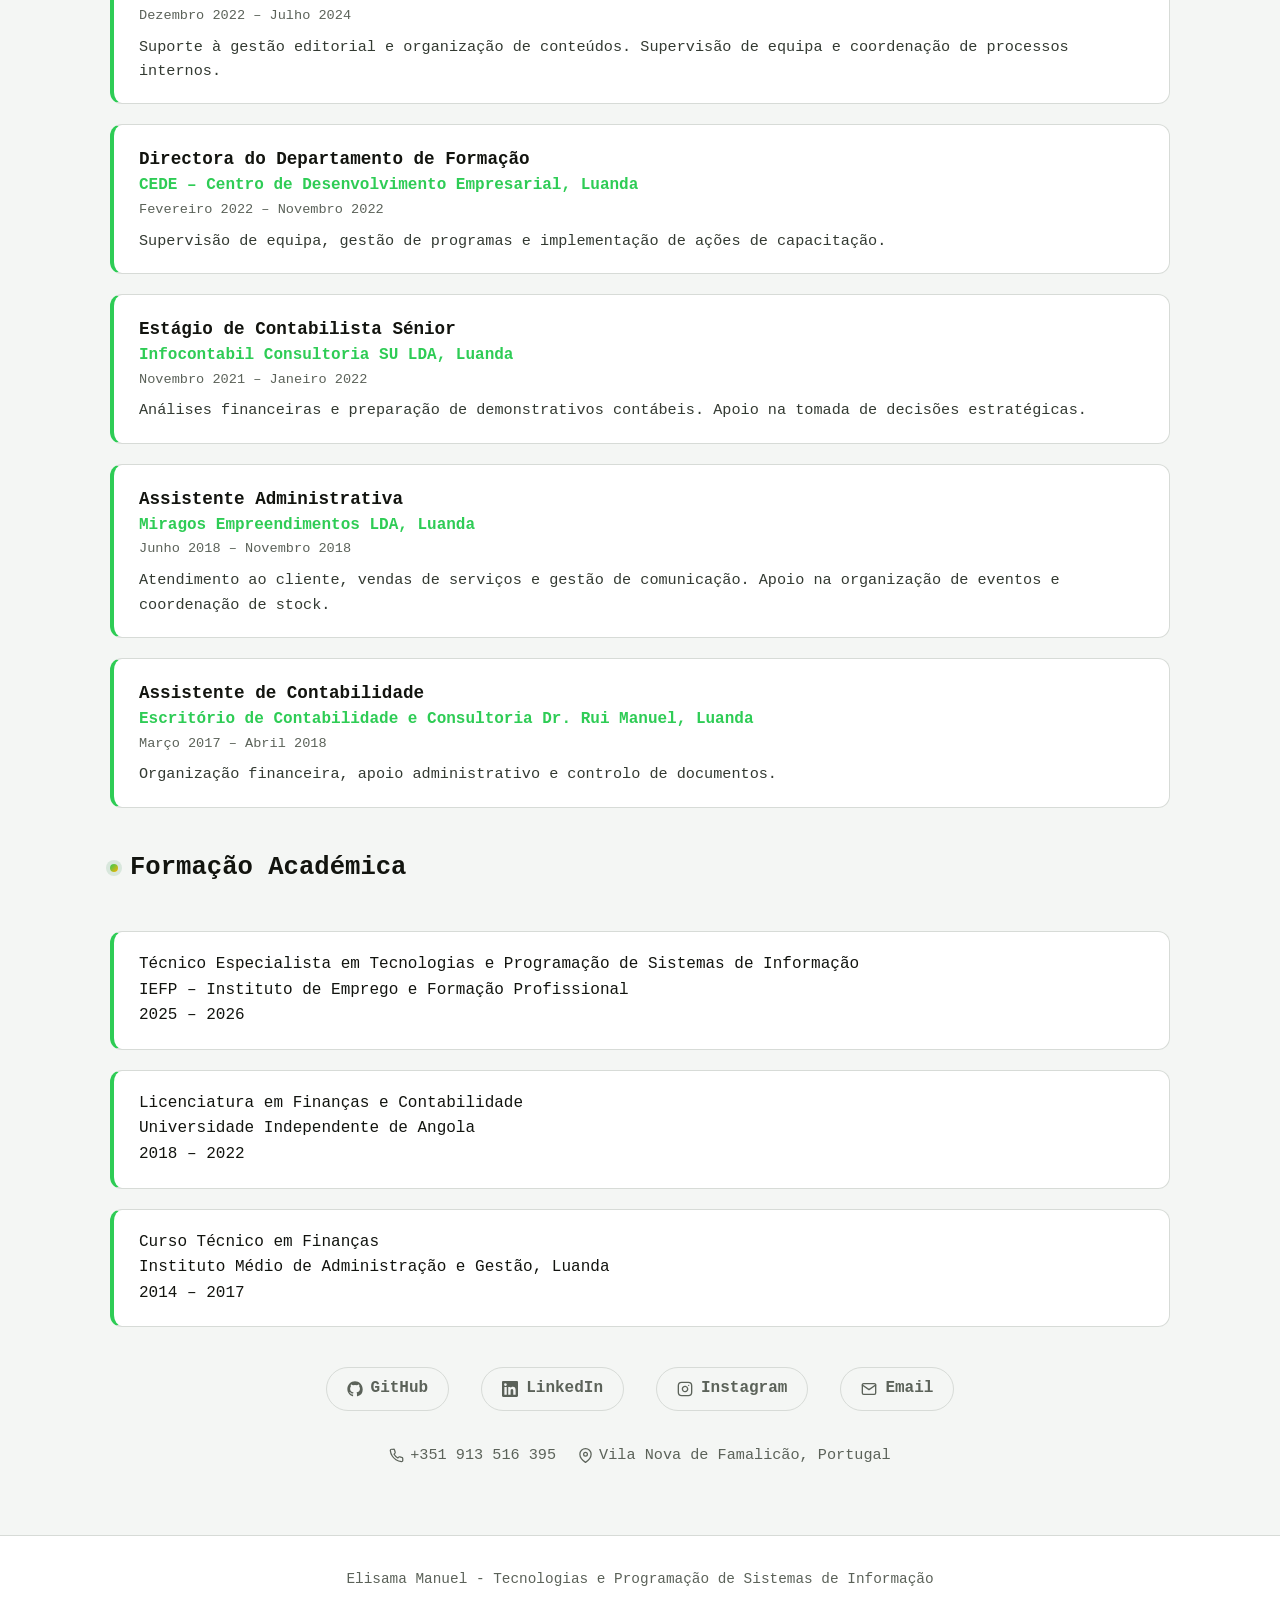
==== commit add95bf3: "Atualiza curriculo" ====
--- a/index.html
+++ b/index.html
@@ -63,7 +63,7 @@
                     <p>Especializo-me em <strong>Python, Automação de Processos (RPA), Análise de Dados e Desenvolvimento Web</strong>. A minha missão é aliar a experiência em gestão e negócios com competências técnicas para criar soluções inovadoras.</p>
 
                     <div class="hero-cta">
-                        <a href="cv/Elisama-Manuel-CV.pdf" class="btn btn-primario" download><svg class="icon" viewBox="0 0 24 24" fill="none" stroke="currentColor" stroke-width="2" stroke-linecap="round" stroke-linejoin="round"><path d="M21 15v4a2 2 0 0 1-2 2H5a2 2 0 0 1-2-2v-4"/><polyline points="7 10 12 15 17 10"/><line x1="12" y1="15" x2="12" y2="3"/></svg> Descarregar CV</a>
+                        <a href="cv/CURRICULUM VITAE.pdf" class="btn btn-primario" download><svg class="icon" viewBox="0 0 24 24" fill="none" stroke="currentColor" stroke-width="2" stroke-linecap="round" stroke-linejoin="round"><path d="M21 15v4a2 2 0 0 1-2 2H5a2 2 0 0 1-2-2v-4"/><polyline points="7 10 12 15 17 10"/><line x1="12" y1="15" x2="12" y2="3"/></svg> Descarregar CV</a>
                         <a href="portfolio.html" class="btn btn-secundario">Ver Projetos →</a>
                     </div>
 
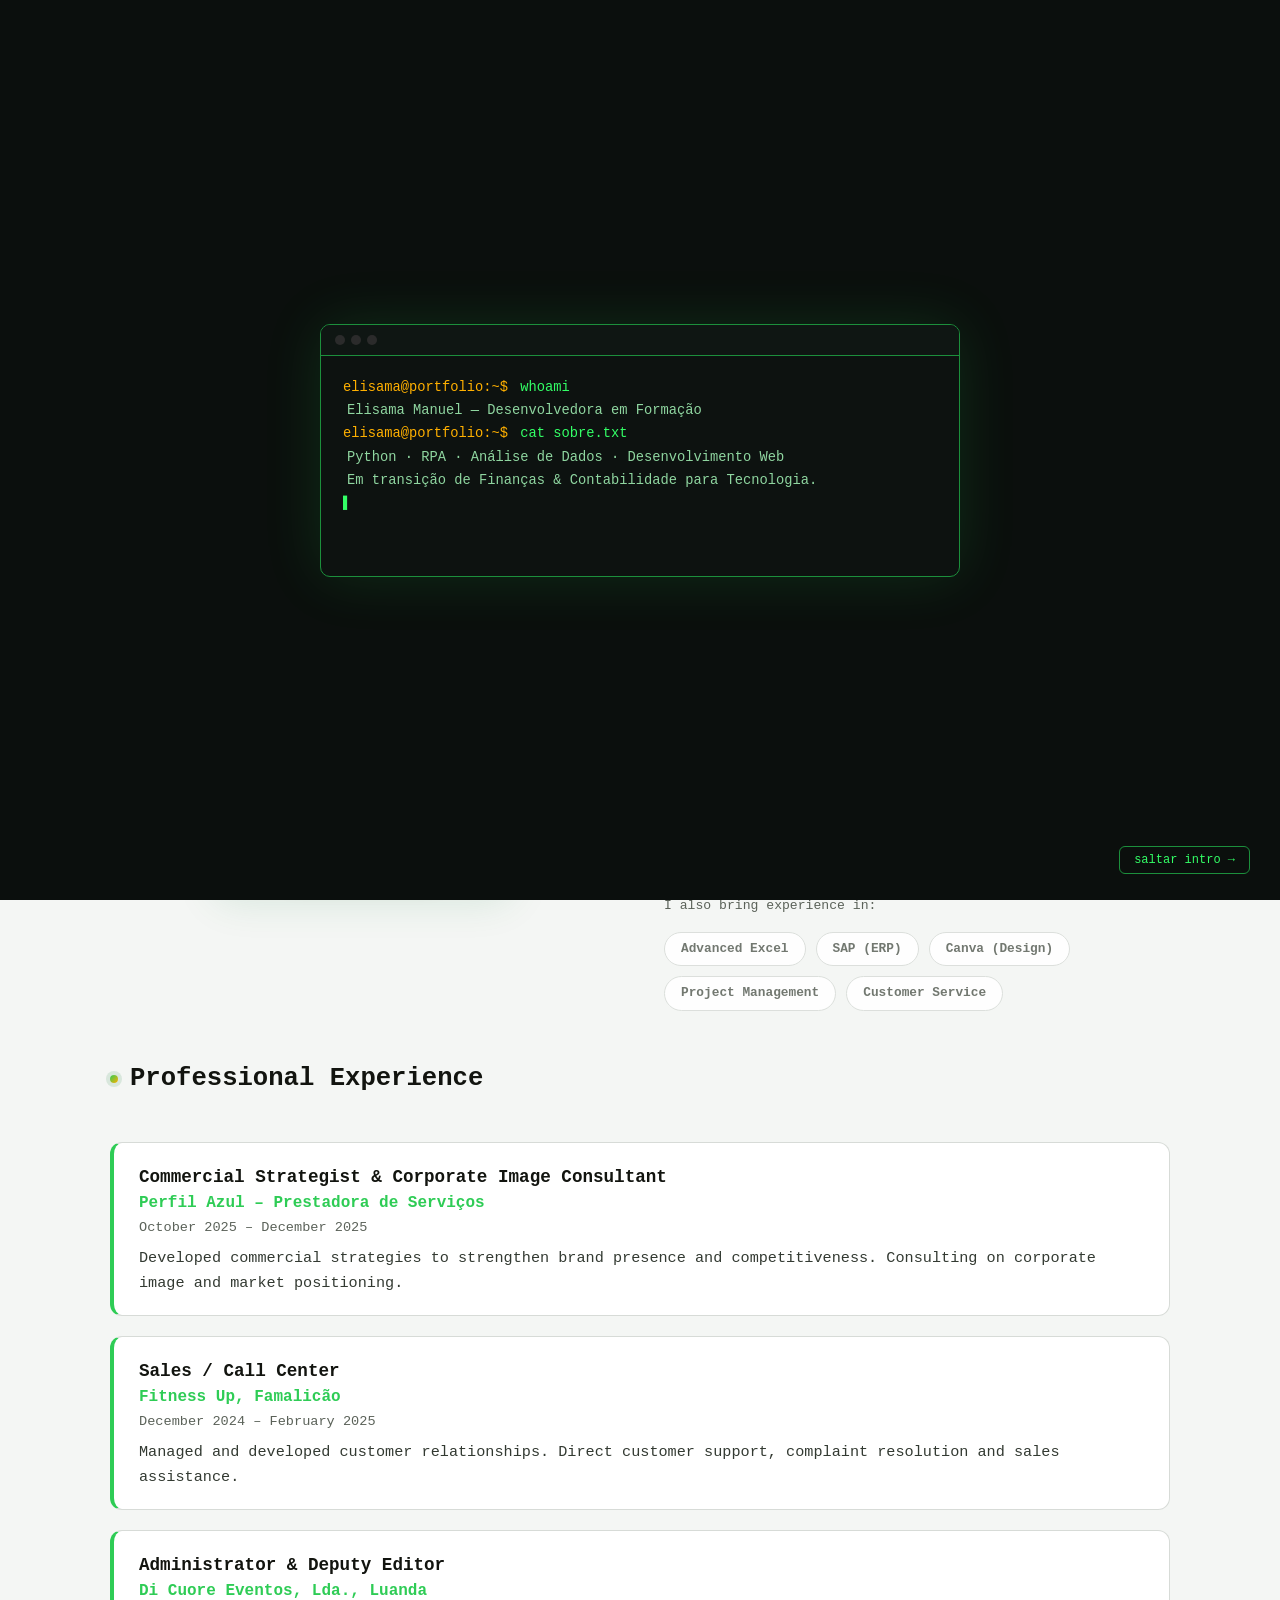
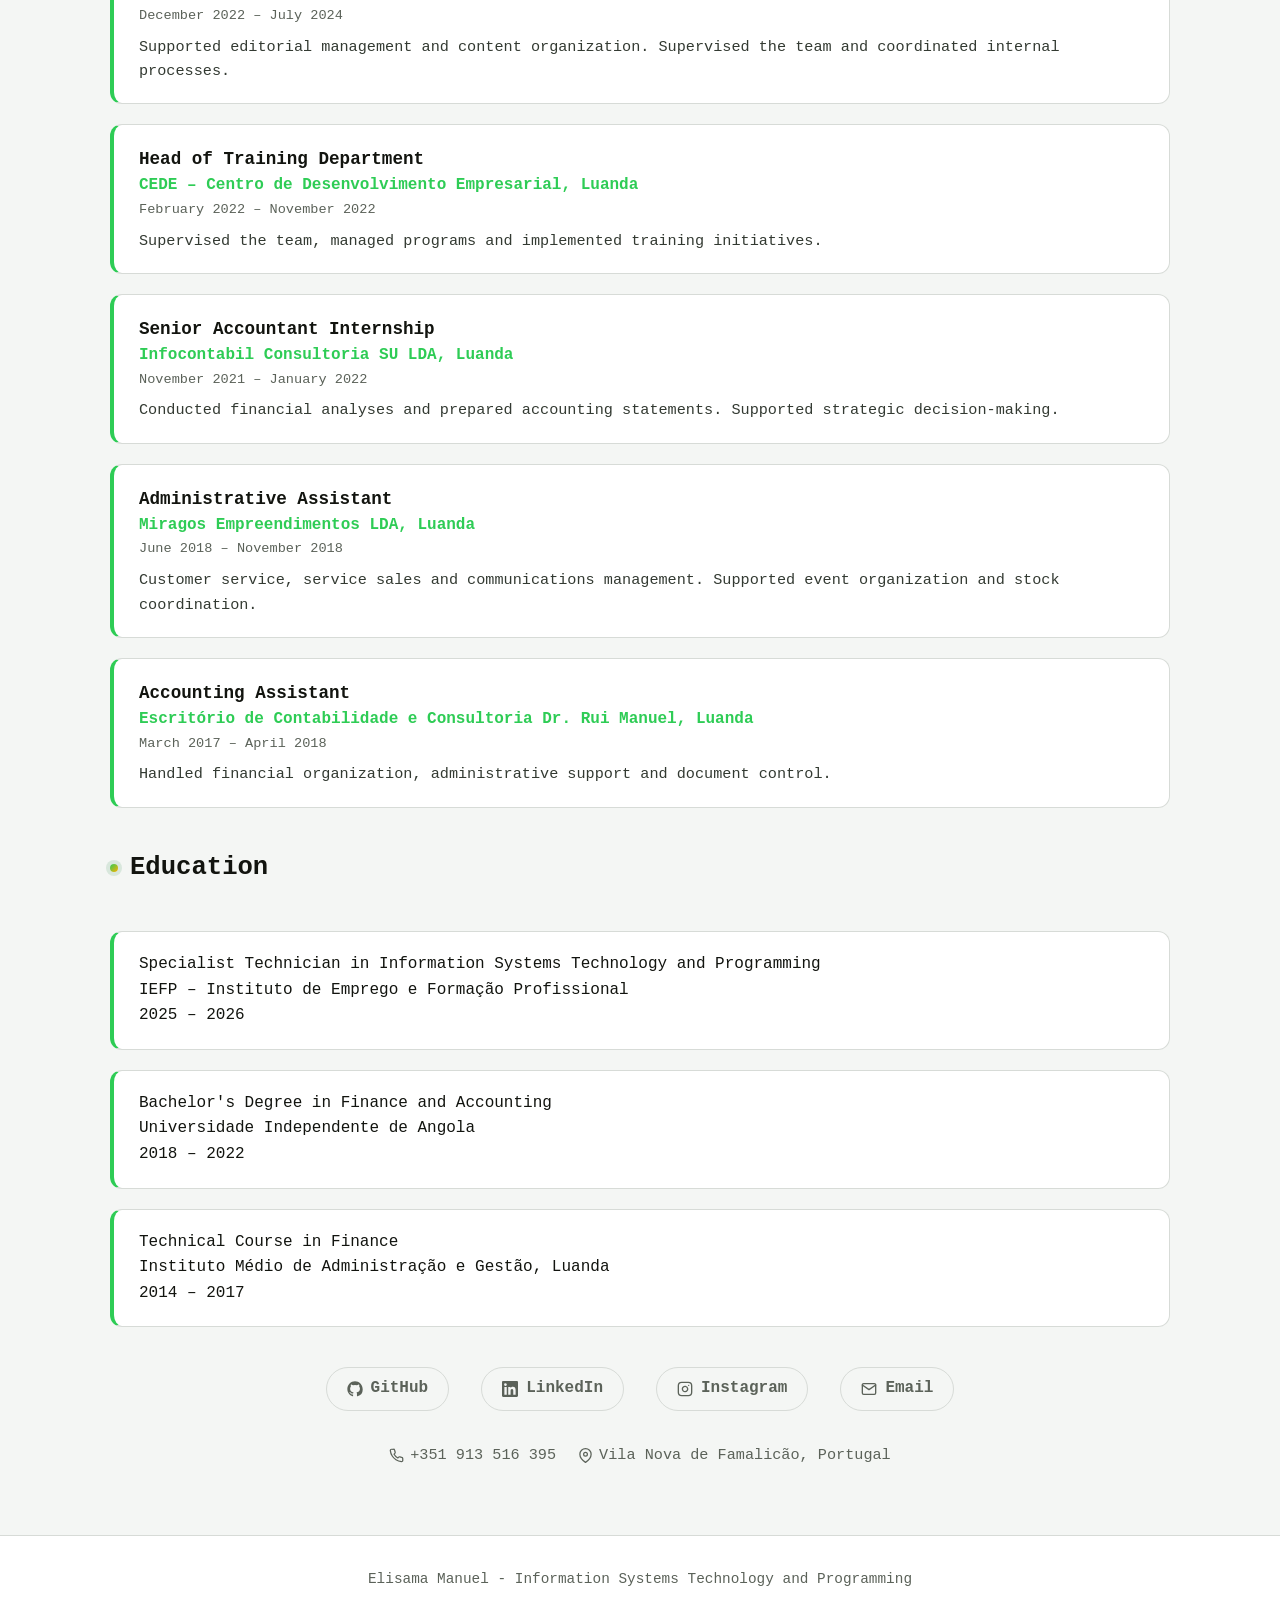
==== commit 2e2fdb14: "Adiciona tradutor de idiomas PT/EN/ES/FR ao site" ====
--- a/index.html
+++ b/index.html
@@ -28,16 +28,24 @@
         <div class="container">
             <div class="header-content">
                 <nav>
-                    <a href="index.html" class="active">Perfil</a>
-                    <a href="portfolio.html">Portfólio</a>
-                    <a href="terminal.html">Terminal</a>
-                    <a href="contacto.html">Contacto</a>
+                    <a href="index.html" class="active" data-i18n="nav_perfil">Perfil</a>
+                    <a href="portfolio.html" data-i18n="nav_portfolio">Portfólio</a>
+                    <a href="terminal.html" data-i18n="nav_terminal">Terminal</a>
+                    <a href="contacto.html" data-i18n="nav_contacto">Contacto</a>
                 </nav>
-                <!-- Toggle Dark/Light Mode -->
-                <button id="toggleTheme" class="btn-theme" aria-label="Alternar tema">
-                    <span class="theme-icon"> </span>
-                    <span class="theme-text">Dark</span>
-                </button>
+                <div class="controlos-topo">
+                    <div class="lang-switcher" role="group" aria-label="Idioma / Language">
+                        <button class="lang-btn" data-lang="pt">PT</button>
+                        <button class="lang-btn" data-lang="en">EN</button>
+                        <button class="lang-btn" data-lang="es">ES</button>
+                        <button class="lang-btn" data-lang="fr">FR</button>
+                    </div>
+                    <!-- Toggle Dark/Light Mode -->
+                    <button id="toggleTheme" class="btn-theme" aria-label="Alternar tema">
+                        <span class="theme-icon"> </span>
+                        <span class="theme-text">Dark</span>
+                    </button>
+                </div>
             </div>
         </div>
     </header>
@@ -50,34 +58,34 @@
                 <div class="col imagem-col">
                     <div class="imagem-wrapper">
                         <img src="imagens/WhatsApp Image 2026-07-23 at 17.38.49.jpeg" alt="Elisama Manuel" class="imagem-perfil">
-                        <div class="imagem-badge">Dev em Formação</div>
+                        <div class="imagem-badge" data-i18n="hero_badge">Dev em Formação</div>
                     </div>
                 </div>
 
                 <div class="col conteudo-col">
                     <h1>Elisama Manuel</h1>
-                    <h2>Desenvolvedora em Formação • Tecnologias de Informação</h2>
+                    <h2 data-i18n="hero_subtitulo">Desenvolvedora em Formação • Tecnologias de Informação</h2>
 
-                    <p>Com uma base sólida em <strong>Finanças e Contabilidade</strong> e uma transição estratégica para a área tecnológica, atualmente sou Técnica Especialista em <strong>Tecnologias e Programação de Sistemas de Informação</strong> no IEFP.</p>
+                    <p data-i18n="hero_p1">Com uma base sólida em <strong>Finanças e Contabilidade</strong> e uma transição estratégica para a área tecnológica, atualmente sou Técnica Especialista em <strong>Tecnologias e Programação de Sistemas de Informação</strong> no IEFP.</p>
 
-                    <p>Especializo-me em <strong>Python, Automação de Processos (RPA), Análise de Dados e Desenvolvimento Web</strong>. A minha missão é aliar a experiência em gestão e negócios com competências técnicas para criar soluções inovadoras.</p>
+                    <p data-i18n="hero_p2">Especializo-me em <strong>Python, Automação de Processos (RPA), Análise de Dados e Desenvolvimento Web</strong>. A minha missão é aliar a experiência em gestão e negócios com competências técnicas para criar soluções inovadoras.</p>
 
                     <div class="hero-cta">
-                        <a href="cv/CURRICULUM VITAE.pdf" class="btn btn-primario" download><svg class="icon" viewBox="0 0 24 24" fill="none" stroke="currentColor" stroke-width="2" stroke-linecap="round" stroke-linejoin="round"><path d="M21 15v4a2 2 0 0 1-2 2H5a2 2 0 0 1-2-2v-4"/><polyline points="7 10 12 15 17 10"/><line x1="12" y1="15" x2="12" y2="3"/></svg> Descarregar CV</a>
-                        <a href="portfolio.html" class="btn btn-secundario">Ver Projetos →</a>
+                        <a href="cv/Elisama-Manuel-CV.pdf" class="btn btn-primario" download><svg class="icon" viewBox="0 0 24 24" fill="none" stroke="currentColor" stroke-width="2" stroke-linecap="round" stroke-linejoin="round"><path d="M21 15v4a2 2 0 0 1-2 2H5a2 2 0 0 1-2-2v-4"/><polyline points="7 10 12 15 17 10"/><line x1="12" y1="15" x2="12" y2="3"/></svg> <span data-i18n="hero_btn_cv">Descarregar CV</span></a>
+                        <a href="portfolio.html" class="btn btn-secundario" data-i18n="hero_btn_projetos">Ver Projetos →</a>
                     </div>
 
                     <div class="stats-row">
-                        <div class="stat"><span class="stat-num">10</span><span class="stat-label">Projetos</span></div>
-                        <div class="stat"><span class="stat-num" id="numeroTech">+6</span><span class="stat-label">Tecnologias</span></div>
-                        <div class="stat"><span class="stat-num">7</span><span class="stat-label">Experiências</span></div>
+                        <div class="stat"><span class="stat-num">10</span><span class="stat-label" data-i18n="stat_projetos">Projetos</span></div>
+                        <div class="stat"><span class="stat-num" id="numeroTech">+6</span><span class="stat-label" data-i18n="stat_tecnologias">Tecnologias</span></div>
+                        <div class="stat"><span class="stat-num">7</span><span class="stat-label" data-i18n="stat_experiencias">Experiências</span></div>
                     </div>
 
                     <div class="tags" id="tagsContainer">
                         <!-- Tags geradas pelo JavaScript -->
                     </div>
 
-                    <p class="tags-extra-label">Também trago experiência em:</p>
+                    <p class="tags-extra-label" data-i18n="tags_extra_label">Também trago experiência em:</p>
                     <div class="tags tags-extra" id="tagsExtraContainer">
                         <!-- Tags complementares geradas pelo JavaScript -->
                     </div>
@@ -87,7 +95,7 @@
 
         <!-- SECÇÃO EXPERIÊNCIA -->
         <section class="experiencia">
-            <h2 class="titulo-seccao">Experiência Profissional</h2>
+            <h2 class="titulo-seccao" data-i18n="titulo_experiencia">Experiência Profissional</h2>
             <div class="experiencia-grid" id="experienciaContainer">
                 <!-- Gerado pelo JavaScript -->
             </div>
@@ -95,7 +103,7 @@
 
         <!-- SECÇÃO FORMAÇÃO -->
         <section class="formacao">
-            <h2 class="titulo-seccao">Formação Académica</h2>
+            <h2 class="titulo-seccao" data-i18n="titulo_formacao">Formação Académica</h2>
             <div class="formacao-grid" id="formacaoContainer">
                 <!-- Gerado pelo JavaScript -->
             </div>
@@ -116,9 +124,10 @@
     </main>
 
     <footer>
-        <p>Elisama Manuel - Tecnologias e Programação de Sistemas de Informação</p>
+        <p>Elisama Manuel - <span data-i18n="footer_tagline">Tecnologias e Programação de Sistemas de Informação</span></p>
     </footer>
 
+    <script src="i18n.js"></script>
     <script src="terminal-core.js"></script>
     <script src="script.js"></script>
 </body>
--- a/style.css
+++ b/style.css
@@ -165,6 +165,47 @@
     height: 16px;
 }
 
+/* ===== CONTROLOS DO TOPO (tema + idioma) ===== */
+.controlos-topo {
+    display: flex;
+    align-items: center;
+    gap: 10px;
+    flex-wrap: wrap;
+}
+
+/* ===== SELETOR DE IDIOMA ===== */
+.lang-switcher {
+    display: flex;
+    gap: 4px;
+    padding: 4px;
+    background: var(--cor-fundo-input);
+    border: 1px solid var(--cor-borda);
+    border-radius: 50px;
+}
+
+.lang-btn {
+    padding: 5px 10px;
+    background: transparent;
+    color: var(--cor-texto-secundario);
+    border: none;
+    border-radius: 50px;
+    cursor: pointer;
+    font-family: var(--fonte-padrao);
+    font-size: 0.72rem;
+    font-weight: 700;
+    letter-spacing: 0.5px;
+    transition: all 0.25s ease;
+}
+
+.lang-btn:hover {
+    color: var(--cor-texto);
+}
+
+.lang-btn.ativo {
+    background: var(--cor-primaria);
+    color: #08130a;
+}
+
 .theme-text {
     font-size: 0.8rem;
 }
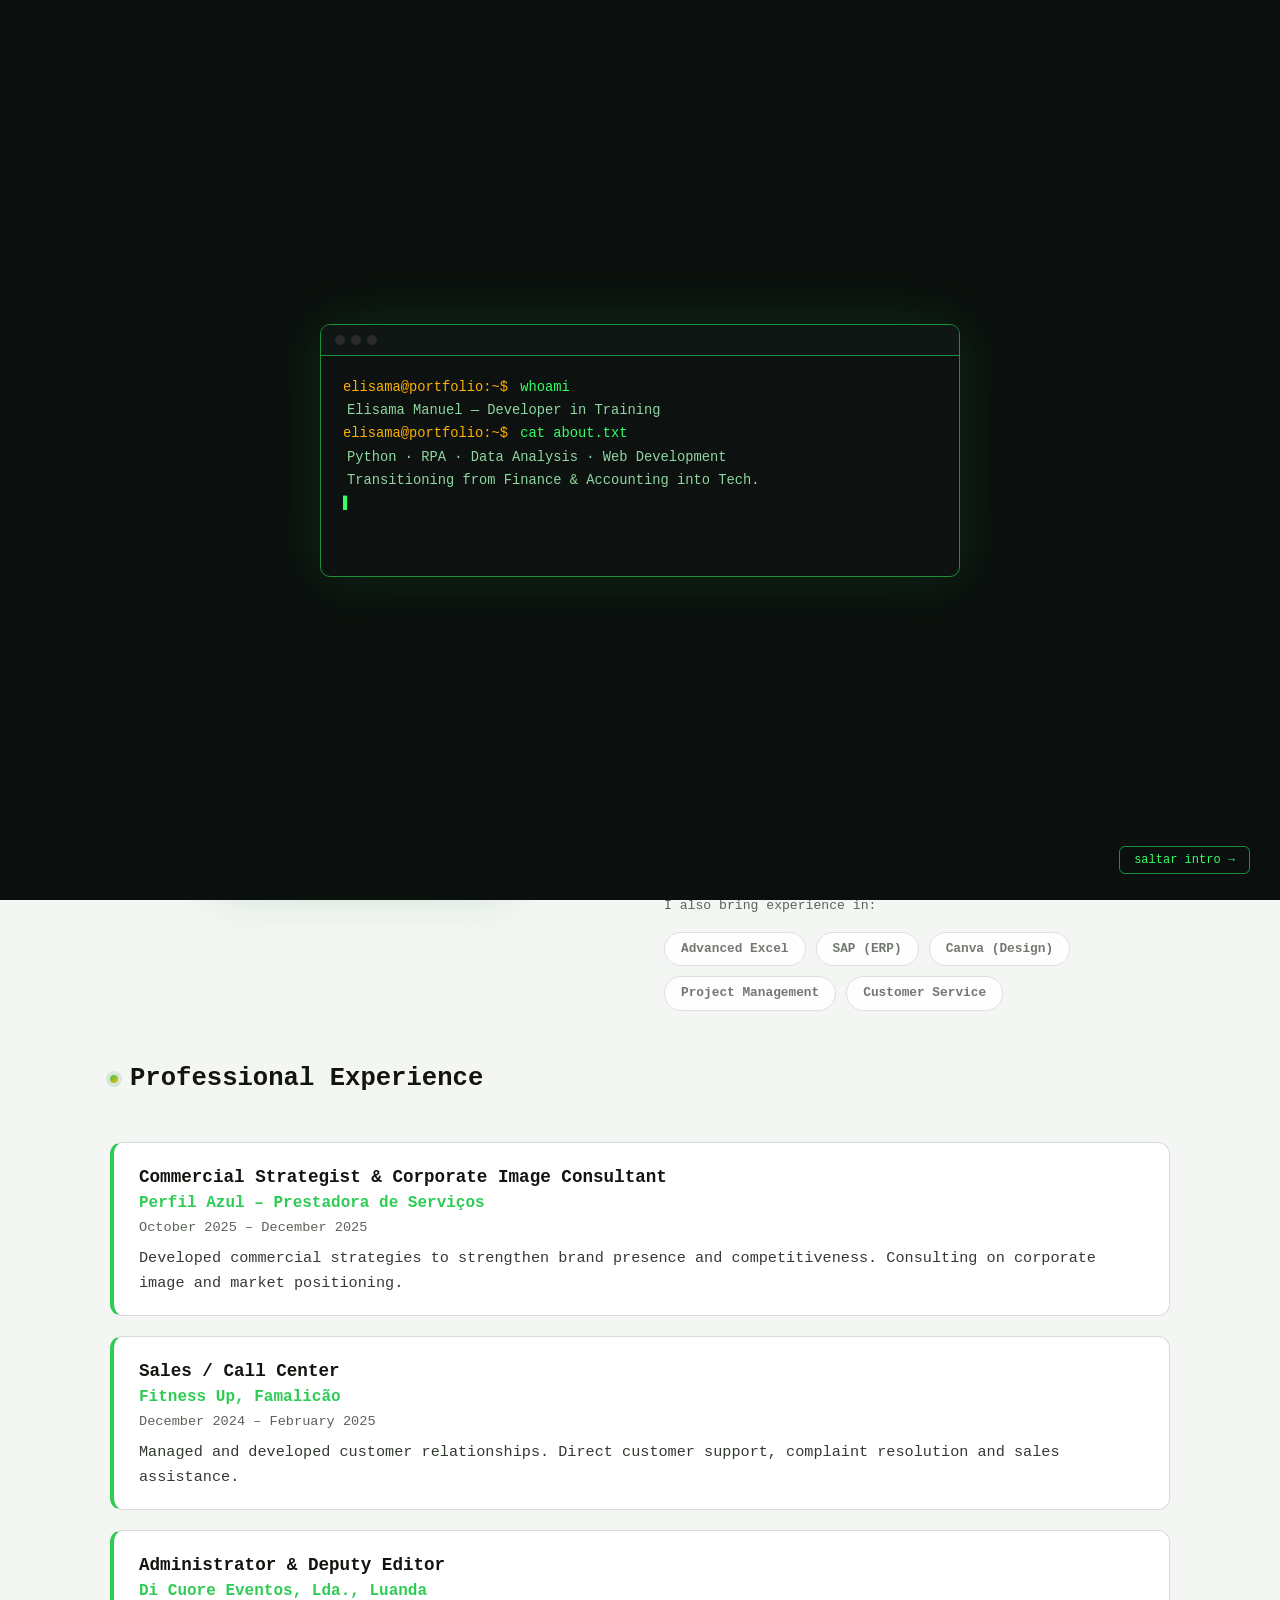
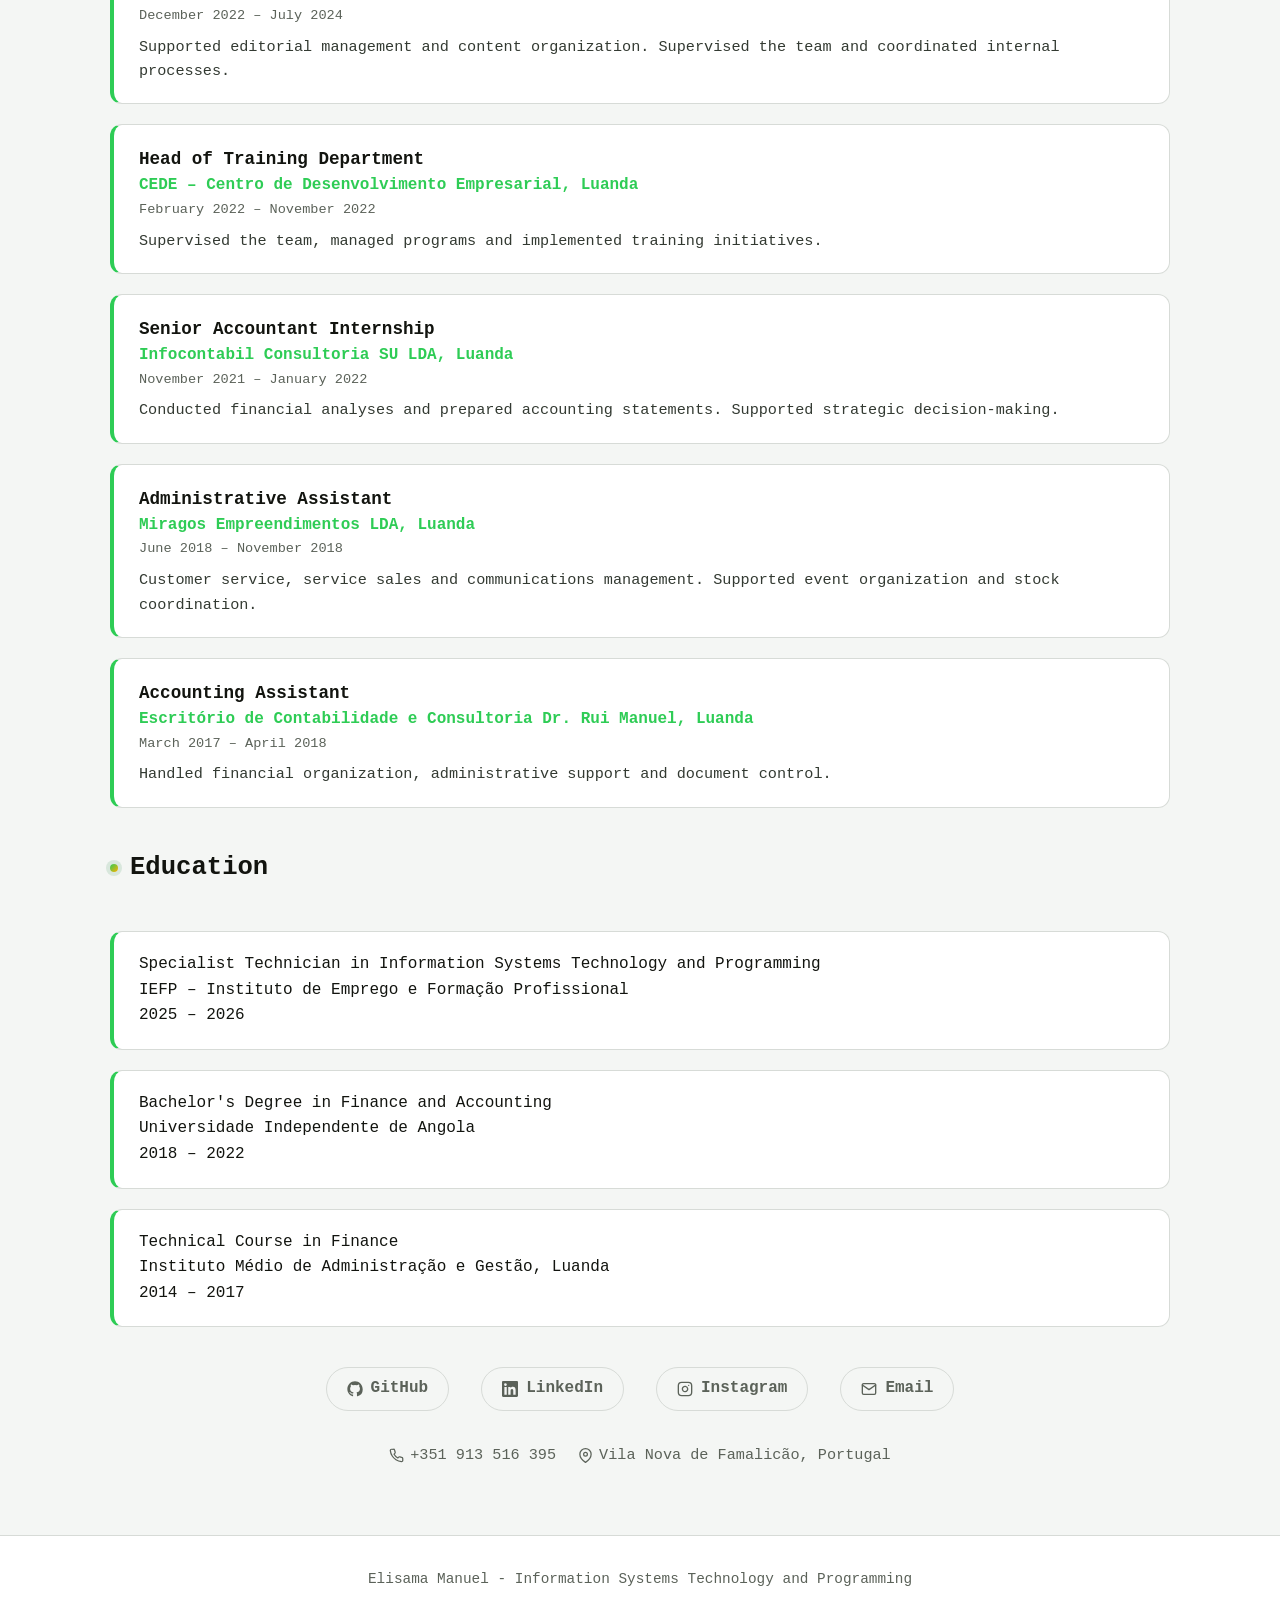
==== commit 9a990dea: "Adiciona o projeto Controlo de Gastos ao portfolio" ====
--- a/index.html
+++ b/index.html
@@ -12,7 +12,7 @@
     <link rel="stylesheet" href="style.css">
     <link rel="icon" href="imagens/Ativo 30@2x.png">
 </head>
-<body>
+<body data-pagina="index">
     <!-- BOOT DE TERMINAL -->
     <div id="bootOverlay">
         <div class="boot-janela">
@@ -76,7 +76,7 @@
                     </div>
 
                     <div class="stats-row">
-                        <div class="stat"><span class="stat-num">10</span><span class="stat-label" data-i18n="stat_projetos">Projetos</span></div>
+                        <div class="stat"><span class="stat-num">11</span><span class="stat-label" data-i18n="stat_projetos">Projetos</span></div>
                         <div class="stat"><span class="stat-num" id="numeroTech">+6</span><span class="stat-label" data-i18n="stat_tecnologias">Tecnologias</span></div>
                         <div class="stat"><span class="stat-num">7</span><span class="stat-label" data-i18n="stat_experiencias">Experiências</span></div>
                     </div>
@@ -130,5 +130,8 @@
     <script src="i18n.js"></script>
     <script src="terminal-core.js"></script>
     <script src="script.js"></script>
+
+    <!-- Analítica GoatCounter (privada, sem cookies) — troca MEUCODIGO pelo teu código depois de criares a conta em goatcounter.com -->
+    <script data-goatcounter="https://elisama-manuel.goatcounter.com/count" async src="//gc.zgo.at/count.js"></script>
 </body>
 </html>
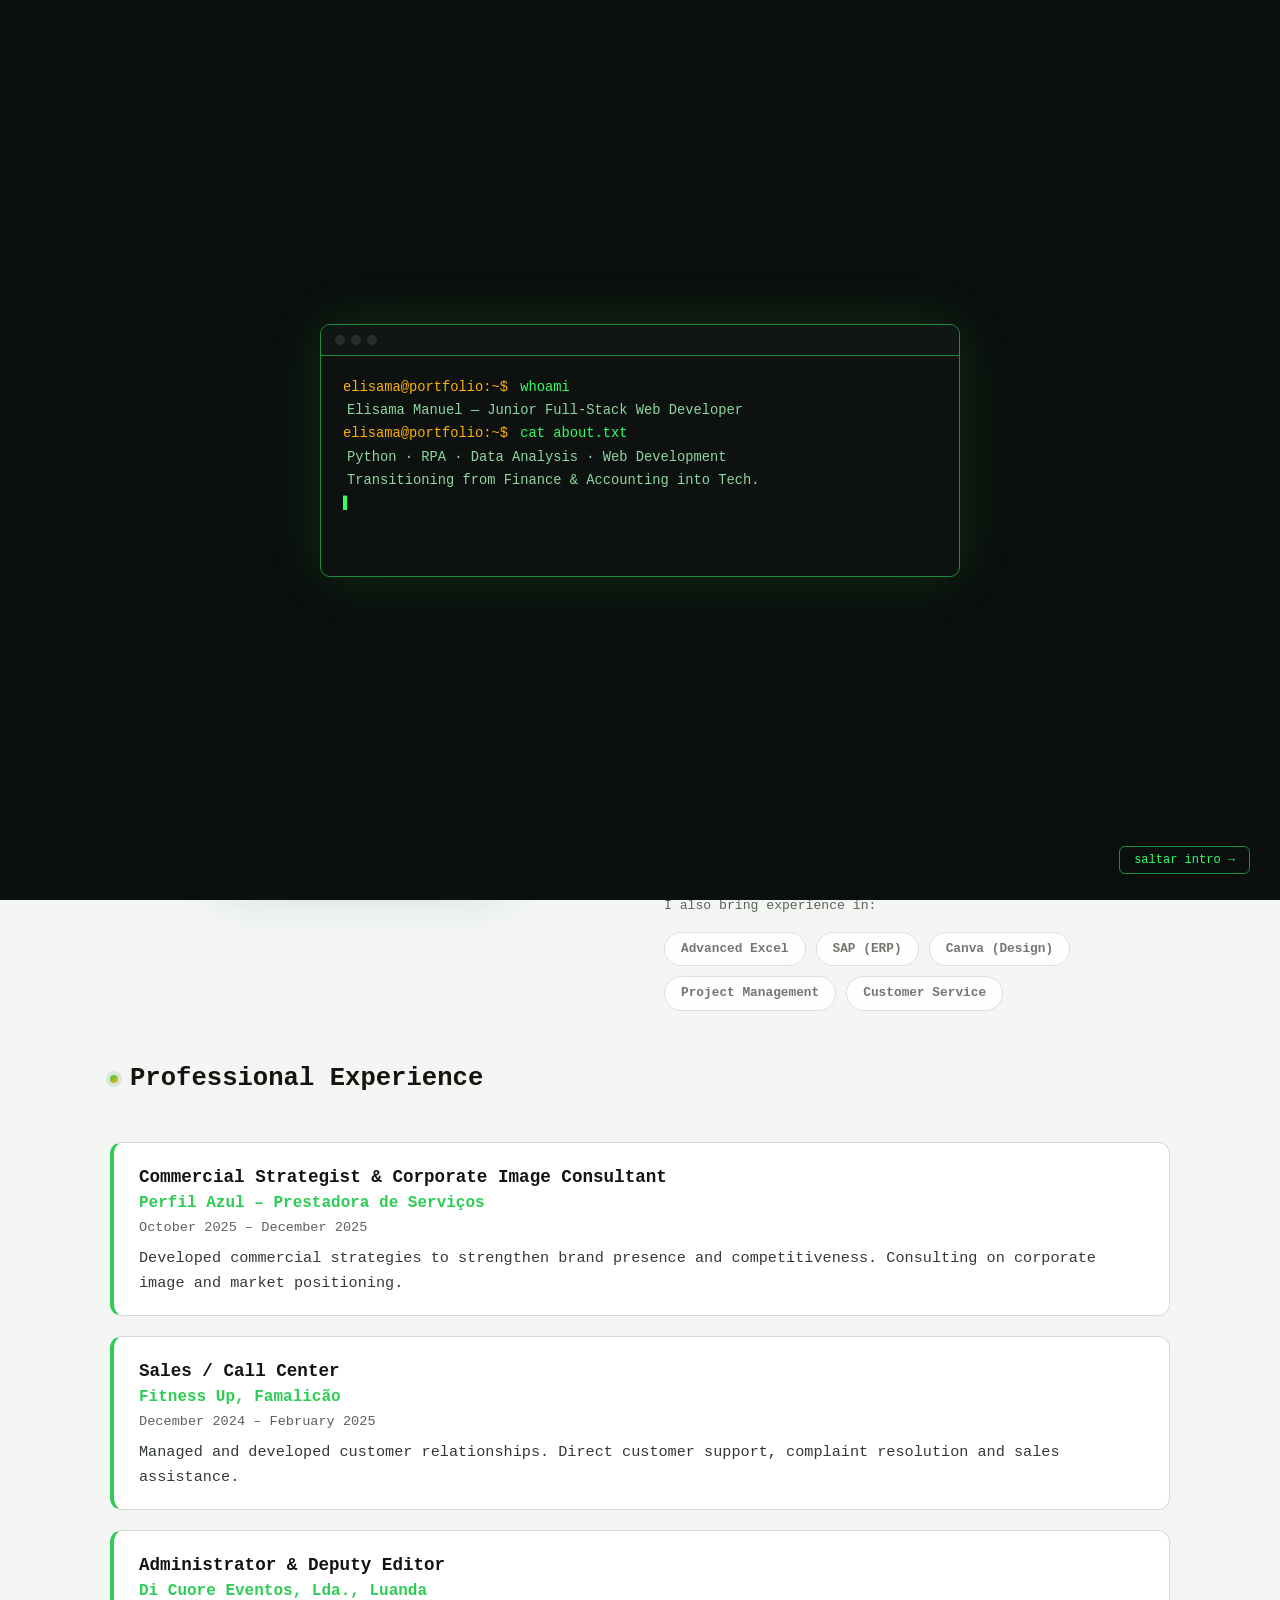
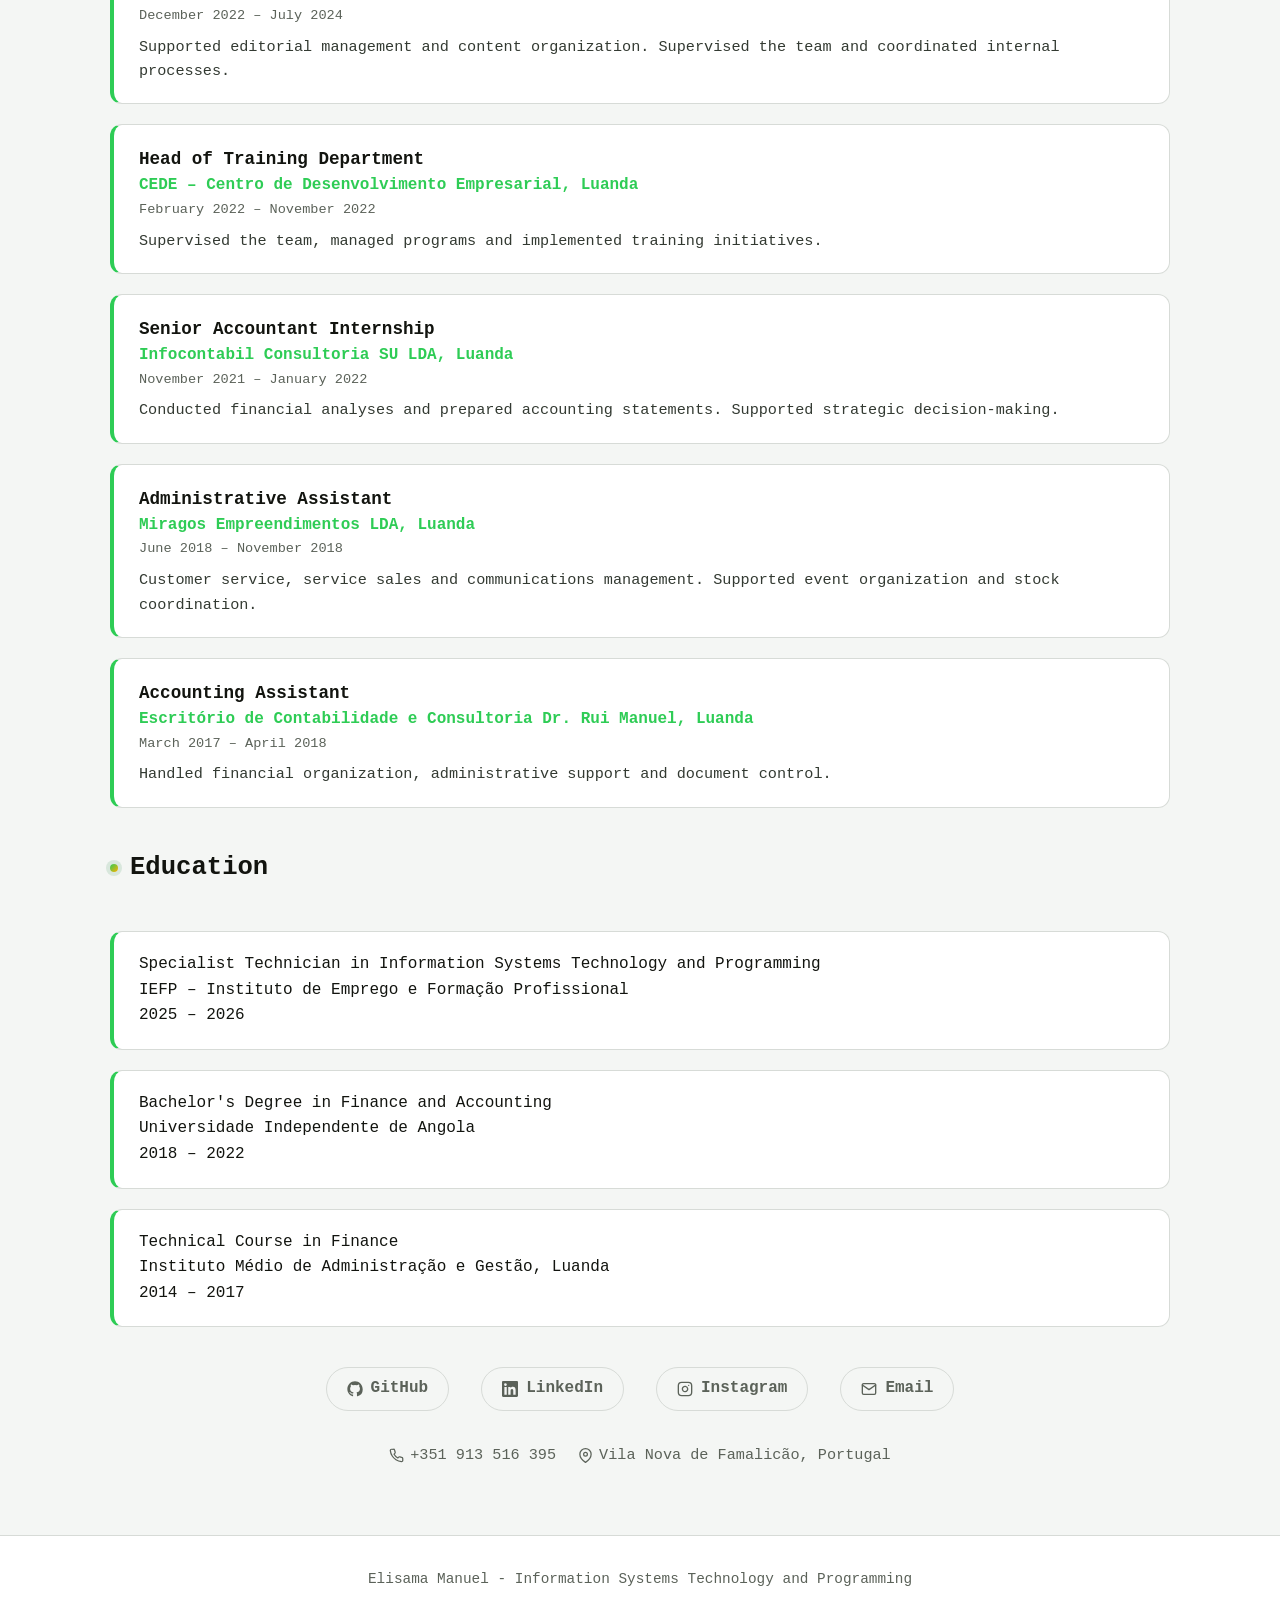
==== commit 426eae2c: "Atualiza título para Desenvolvedora Web Júnior (Full-Stack), consistente com CV e LinkedIn" ====
--- a/index.html
+++ b/index.html
@@ -58,13 +58,13 @@
                 <div class="col imagem-col">
                     <div class="imagem-wrapper">
                         <img src="imagens/WhatsApp Image 2026-07-23 at 17.38.49.jpeg" alt="Elisama Manuel" class="imagem-perfil">
-                        <div class="imagem-badge" data-i18n="hero_badge">Dev em Formação</div>
+                        <div class="imagem-badge" data-i18n="hero_badge">Dev Web Júnior</div>
                     </div>
                 </div>
 
                 <div class="col conteudo-col">
                     <h1>Elisama Manuel</h1>
-                    <h2 data-i18n="hero_subtitulo">Desenvolvedora em Formação • Tecnologias de Informação</h2>
+                    <h2 data-i18n="hero_subtitulo">Desenvolvedora Web Júnior (Full-Stack) • Tecnologias de Informação</h2>
 
                     <p data-i18n="hero_p1">Com uma base sólida em <strong>Finanças e Contabilidade</strong> e uma transição estratégica para a área tecnológica, atualmente sou Técnica Especialista em <strong>Tecnologias e Programação de Sistemas de Informação</strong> no IEFP.</p>
 
@@ -76,7 +76,7 @@
                     </div>
 
                     <div class="stats-row">
-                        <div class="stat"><span class="stat-num">11</span><span class="stat-label" data-i18n="stat_projetos">Projetos</span></div>
+                        <div class="stat"><span class="stat-num">12</span><span class="stat-label" data-i18n="stat_projetos">Projetos</span></div>
                         <div class="stat"><span class="stat-num" id="numeroTech">+6</span><span class="stat-label" data-i18n="stat_tecnologias">Tecnologias</span></div>
                         <div class="stat"><span class="stat-num">7</span><span class="stat-label" data-i18n="stat_experiencias">Experiências</span></div>
                     </div>
